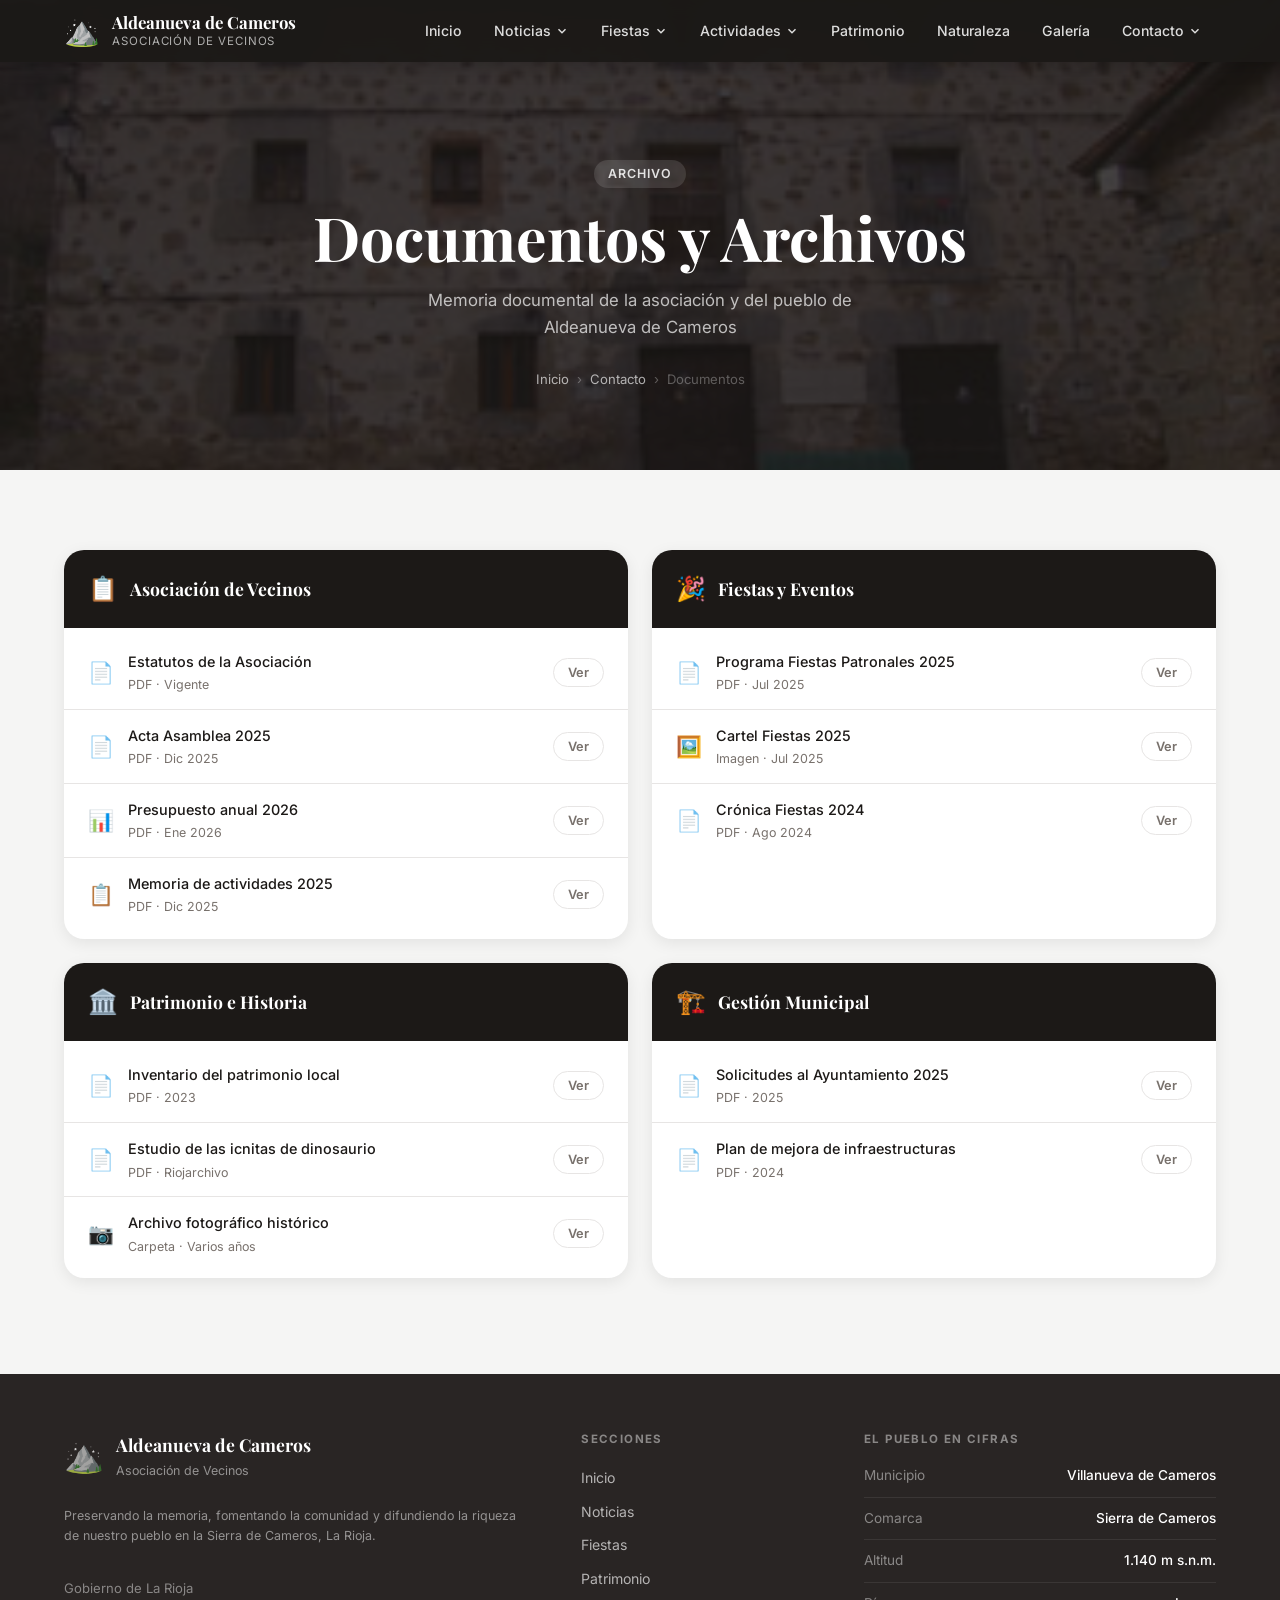
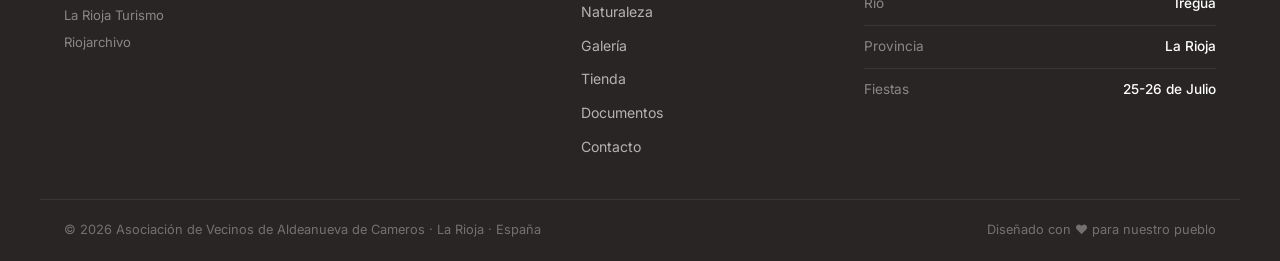
==== documentos.html @ f019cbe1 "refactor: render activities dynamically from actividades.json" ====
<!DOCTYPE html>
<html lang="es">
<head>
  <meta charset="UTF-8" />
  <meta name="viewport" content="width=device-width, initial-scale=1.0" />
  <title>Documentos y Archivos · Aldeanueva de Cameros</title>
  <link rel="preconnect" href="https://fonts.googleapis.com" />
  <link rel="preconnect" href="https://fonts.gstatic.com" crossorigin />
  <link href="https://fonts.googleapis.com/css2?family=Playfair+Display:wght@400;600;700&family=Inter:wght@300;400;500;600&display=swap" rel="stylesheet" />
  <link rel="stylesheet" href="assets/css/style.css" />
  <style>
    .page-hero {
      position: relative; padding: 160px 0 80px;
      background: var(--dark); overflow: hidden;
    }
    .page-hero::before {
      content: ''; position: absolute; inset: 0;
      background: url('assets/img/villa/escuela1.jpg') center/cover no-repeat;
      opacity: 0.18;
    }
    .page-hero-content {
      position: relative; z-index: 1;
      text-align: center; color: var(--white);
    }
    .page-hero-content .section-tag { margin-bottom: 16px; }
    .page-hero-content h1 {
      font-family: var(--font-serif);
      font-size: clamp(2.4rem, 5vw, 3.8rem);
      font-weight: 700; line-height: 1.1; margin-bottom: 16px;
    }
    .page-hero-content p {
      color: rgba(255,255,255,.7); max-width: 520px; margin: 0 auto; font-size: 1.05rem;
    }
    .page-breadcrumb {
      position: relative; z-index: 1;
      display: flex; align-items: center; justify-content: center; gap: 8px;
      margin-top: 28px; font-size: 0.82rem; color: rgba(255,255,255,.45);
    }
    .page-breadcrumb a { color: rgba(255,255,255,.65); transition: color var(--transition); }
    .page-breadcrumb a:hover { color: var(--white); }
    .page-breadcrumb span { color: rgba(255,255,255,.3); }

    .docs-section { padding: 80px 0 96px; background: var(--stone-light); }

    @media (max-width: 768px) {
      .page-hero { padding: 110px 0 56px; }
      .docs-section { padding: 56px 0 72px; }
    }
    @media (max-width: 480px) {
      .page-hero { padding: 96px 0 44px; }
      .docs-section { padding: 40px 0 56px; }
    }
  </style>
</head>
<body>

  <!-- NAV -->
  <nav class="navbar scrolled" id="navbar">
    <div class="nav-container">
      <div class="nav-brand">
        <span class="nav-escudo">⛰️</span>
        <div>
          <span class="nav-title">Aldeanueva de Cameros</span>
          <span class="nav-subtitle">Asociación de Vecinos</span>
        </div>
      </div>
      <button class="nav-toggle" id="navToggle" aria-label="Menú">
        <span></span><span></span><span></span>
      </button>
      <ul class="nav-links" id="navLinks">
        <li><a href="index.html">Inicio</a></li>
        <li class="nav-item-dropdown">
          <a href="index.html#noticias">Noticias <svg class="nav-chevron" viewBox="0 0 24 24" fill="none" stroke="currentColor" stroke-width="2.5"><path d="M6 9l6 6 6-6"/></svg></a>
          <ul class="nav-dropdown">
            <li><a href="index.html#noticias">Últimas noticias</a></li>
            <li><div class="nav-dropdown-divider"></div></li>
            <li><a href="historico-noticias.html" class="dropdown-highlight">📰 Histórico de noticias</a></li>
          </ul>
        </li>
        <li class="nav-item-dropdown">
          <a href="index.html#fiestas">Fiestas <svg class="nav-chevron" viewBox="0 0 24 24" fill="none" stroke="currentColor" stroke-width="2.5"><path d="M6 9l6 6 6-6"/></svg></a>
          <ul class="nav-dropdown">
            <li><a href="index.html#fiestas">Programa de fiestas</a></li>
            <li><div class="nav-dropdown-divider"></div></li>
            <li><a href="historico-fiestas.html" class="dropdown-highlight">📅 Histórico de fiestas</a></li>
          </ul>
        </li>
        <li class="nav-item-dropdown">
          <a href="index.html#actividades">Actividades <svg class="nav-chevron" viewBox="0 0 24 24" fill="none" stroke="currentColor" stroke-width="2.5"><path d="M6 9l6 6 6-6"/></svg></a>
          <ul class="nav-dropdown">
            <li><a href="index.html#actividades">Próximas actividades</a></li>
            <li><div class="nav-dropdown-divider"></div></li>
            <li><a href="historico-actividades.html" class="dropdown-highlight">📋 Histórico de actividades</a></li>
          </ul>
        </li>
        <li><a href="index.html#patrimonio">Patrimonio</a></li>
        <li><a href="index.html#naturaleza">Naturaleza</a></li>
        <li><a href="index.html#galeria">Galería</a></li>
        <li class="nav-item-dropdown">
          <a href="index.html#contacto">Contacto <svg class="nav-chevron" viewBox="0 0 24 24" fill="none" stroke="currentColor" stroke-width="2.5"><path d="M6 9l6 6 6-6"/></svg></a>
          <ul class="nav-dropdown">
            <li><a href="index.html#contacto">Contacto</a></li>
            <li><div class="nav-dropdown-divider"></div></li>
            <li><a href="merchandising.html" class="dropdown-highlight">🛍️ Tienda</a></li>
            <li><a href="documentos.html" class="dropdown-highlight">📄 Documentos</a></li>
          </ul>
        </li>
      </ul>
    </div>
  </nav>

  <!-- PAGE HERO -->
  <div class="page-hero">
    <div class="container">
      <div class="page-hero-content">
        <span class="section-tag section-tag--light">Archivo</span>
        <h1>Documentos y Archivos</h1>
        <p>Memoria documental de la asociación y del pueblo de Aldeanueva de Cameros</p>
        <div class="page-breadcrumb">
          <a href="index.html">Inicio</a>
          <span>›</span>
          <a href="index.html#contacto">Contacto</a>
          <span>›</span>
          <span>Documentos</span>
        </div>
      </div>
    </div>
  </div>

  <!-- DOCUMENTOS -->
  <section class="docs-section">
    <div class="container">
      <div class="docs-categories">

        <div class="doc-category">
          <div class="doc-cat-header">
            <span class="doc-cat-icon">📋</span>
            <h3>Asociación de Vecinos</h3>
          </div>
          <div class="doc-list">
            <div class="doc-item">
              <span class="doc-icon">📄</span>
              <div class="doc-info">
                <span class="doc-name">Estatutos de la Asociación</span>
                <span class="doc-meta">PDF · Vigente</span>
              </div>
              <button class="doc-btn" onclick="alert('Documento disponible próximamente')">Ver</button>
            </div>
            <div class="doc-item">
              <span class="doc-icon">📄</span>
              <div class="doc-info">
                <span class="doc-name">Acta Asamblea 2025</span>
                <span class="doc-meta">PDF · Dic 2025</span>
              </div>
              <button class="doc-btn" onclick="alert('Documento disponible próximamente')">Ver</button>
            </div>
            <div class="doc-item">
              <span class="doc-icon">📊</span>
              <div class="doc-info">
                <span class="doc-name">Presupuesto anual 2026</span>
                <span class="doc-meta">PDF · Ene 2026</span>
              </div>
              <button class="doc-btn" onclick="alert('Documento disponible próximamente')">Ver</button>
            </div>
            <div class="doc-item">
              <span class="doc-icon">📋</span>
              <div class="doc-info">
                <span class="doc-name">Memoria de actividades 2025</span>
                <span class="doc-meta">PDF · Dic 2025</span>
              </div>
              <button class="doc-btn" onclick="alert('Documento disponible próximamente')">Ver</button>
            </div>
          </div>
        </div>

        <div class="doc-category">
          <div class="doc-cat-header">
            <span class="doc-cat-icon">🎉</span>
            <h3>Fiestas y Eventos</h3>
          </div>
          <div class="doc-list">
            <div class="doc-item">
              <span class="doc-icon">📄</span>
              <div class="doc-info">
                <span class="doc-name">Programa Fiestas Patronales 2025</span>
                <span class="doc-meta">PDF · Jul 2025</span>
              </div>
              <button class="doc-btn" onclick="alert('Documento disponible próximamente')">Ver</button>
            </div>
            <div class="doc-item">
              <span class="doc-icon">🖼️</span>
              <div class="doc-info">
                <span class="doc-name">Cartel Fiestas 2025</span>
                <span class="doc-meta">Imagen · Jul 2025</span>
              </div>
              <button class="doc-btn" onclick="alert('Documento disponible próximamente')">Ver</button>
            </div>
            <div class="doc-item">
              <span class="doc-icon">📄</span>
              <div class="doc-info">
                <span class="doc-name">Crónica Fiestas 2024</span>
                <span class="doc-meta">PDF · Ago 2024</span>
              </div>
              <button class="doc-btn" onclick="alert('Documento disponible próximamente')">Ver</button>
            </div>
          </div>
        </div>

        <div class="doc-category">
          <div class="doc-cat-header">
            <span class="doc-cat-icon">🏛️</span>
            <h3>Patrimonio e Historia</h3>
          </div>
          <div class="doc-list">
            <div class="doc-item">
              <span class="doc-icon">📄</span>
              <div class="doc-info">
                <span class="doc-name">Inventario del patrimonio local</span>
                <span class="doc-meta">PDF · 2023</span>
              </div>
              <button class="doc-btn" onclick="alert('Documento disponible próximamente')">Ver</button>
            </div>
            <div class="doc-item">
              <span class="doc-icon">📄</span>
              <div class="doc-info">
                <span class="doc-name">Estudio de las icnitas de dinosaurio</span>
                <span class="doc-meta">PDF · Riojarchivo</span>
              </div>
              <button class="doc-btn" onclick="alert('Documento disponible próximamente')">Ver</button>
            </div>
            <div class="doc-item">
              <span class="doc-icon">📷</span>
              <div class="doc-info">
                <span class="doc-name">Archivo fotográfico histórico</span>
                <span class="doc-meta">Carpeta · Varios años</span>
              </div>
              <button class="doc-btn" onclick="alert('Archivo disponible próximamente')">Ver</button>
            </div>
          </div>
        </div>

        <div class="doc-category">
          <div class="doc-cat-header">
            <span class="doc-cat-icon">🏗️</span>
            <h3>Gestión Municipal</h3>
          </div>
          <div class="doc-list">
            <div class="doc-item">
              <span class="doc-icon">📄</span>
              <div class="doc-info">
                <span class="doc-name">Solicitudes al Ayuntamiento 2025</span>
                <span class="doc-meta">PDF · 2025</span>
              </div>
              <button class="doc-btn" onclick="alert('Documento disponible próximamente')">Ver</button>
            </div>
            <div class="doc-item">
              <span class="doc-icon">📄</span>
              <div class="doc-info">
                <span class="doc-name">Plan de mejora de infraestructuras</span>
                <span class="doc-meta">PDF · 2024</span>
              </div>
              <button class="doc-btn" onclick="alert('Documento disponible próximamente')">Ver</button>
            </div>
          </div>
        </div>

      </div>
    </div>
  </section>

  <!-- FOOTER -->
  <footer class="footer">
    <div class="footer-container">
      <div class="footer-brand" style="flex-direction:column;align-items:flex-start;">
        <div style="display:flex;align-items:center;gap:12px;margin-bottom:12px;">
          <span class="footer-escudo">⛰️</span>
          <div>
            <h4>Aldeanueva de Cameros</h4>
            <p>Asociación de Vecinos</p>
          </div>
        </div>
        <p class="footer-desc">Preservando la memoria, fomentando la comunidad y difundiendo la riqueza de nuestro pueblo en la Sierra de Cameros, La Rioja.</p>
        <div class="footer-links">
          <a href="https://www.larioja.org" target="_blank" rel="noopener">Gobierno de La Rioja</a>
          <a href="https://lariojaturismo.com" target="_blank" rel="noopener">La Rioja Turismo</a>
          <a href="https://www.riojarchivo.com/localidad/aldeanueva-de-cameros/" target="_blank" rel="noopener">Riojarchivo</a>
        </div>
      </div>
      <div class="footer-nav">
        <h5>Secciones</h5>
        <ul>
          <li><a href="index.html">Inicio</a></li>
          <li><a href="index.html#noticias">Noticias</a></li>
          <li><a href="index.html#fiestas">Fiestas</a></li>
          <li><a href="index.html#patrimonio">Patrimonio</a></li>
          <li><a href="index.html#naturaleza">Naturaleza</a></li>
          <li><a href="index.html#galeria">Galería</a></li>
          <li><a href="merchandising.html">Tienda</a></li>
          <li><a href="documentos.html">Documentos</a></li>
          <li><a href="index.html#contacto">Contacto</a></li>
        </ul>
      </div>
      <div class="footer-data">
        <h5>El pueblo en cifras</h5>
        <ul class="footer-stats">
          <li><span>Municipio</span><strong>Villanueva de Cameros</strong></li>
          <li><span>Comarca</span><strong>Sierra de Cameros</strong></li>
          <li><span>Altitud</span><strong>1.140 m s.n.m.</strong></li>
          <li><span>Río</span><strong>Iregua</strong></li>
          <li><span>Provincia</span><strong>La Rioja</strong></li>
          <li><span>Fiestas</span><strong>25-26 de Julio</strong></li>
        </ul>
      </div>
    </div>
    <div class="footer-bottom">
      <p>© 2026 Asociación de Vecinos de Aldeanueva de Cameros · La Rioja · España</p>
      <p>Diseñado con ❤️ para nuestro pueblo</p>
    </div>
  </footer>

  <script>
    const navToggle = document.getElementById('navToggle');
    const navLinks  = document.getElementById('navLinks');
    navToggle.addEventListener('click', () => navLinks.classList.toggle('open'));
    document.addEventListener('click', e => {
      const navbar = document.getElementById('navbar');
      if (!navbar.contains(e.target)) {
        navLinks.classList.remove('open');
        document.querySelectorAll('.nav-item-dropdown.open').forEach(d => d.classList.remove('open'));
      }
    });
    document.querySelectorAll('.nav-item-dropdown').forEach(item => {
      item.querySelector(':scope > a').addEventListener('click', e => {
        if (window.innerWidth <= 768) {
          e.preventDefault();
          const wasOpen = item.classList.contains('open');
          document.querySelectorAll('.nav-item-dropdown.open').forEach(d => d.classList.remove('open'));
          if (!wasOpen) item.classList.add('open');
        }
      });
    });
  </script>

</body>
</html>
---- assets/css/style.css ----
/* ============================================================
   ALDEANUEVA DE CAMEROS — Asociación de Vecinos
   ============================================================ */

*, *::before, *::after { box-sizing: border-box; margin: 0; padding: 0; }

:root {
  --red:        #c0392b;
  --red-dark:   #96281b;
  --red-light:  #e74c3c;
  --green:      #27ae60;
  --green-dark: #1e8449;
  --green-light:#2ecc71;
  --amber:      #d97706;
  --blue:       #0284c7;
  --stone:      #78716c;
  --stone-light:#f5f5f4;
  --cream:      #fefce8;
  --dark:       #1c1917;
  --dark-mid:   #292524;
  --text:       #1c1917;
  --text-muted: #78716c;
  --border:     #e7e5e4;
  --white:      #ffffff;

  --font-serif: 'Playfair Display', Georgia, serif;
  --font-sans:  'Inter', system-ui, sans-serif;

  --radius-sm: 6px;
  --radius:    12px;
  --radius-lg: 20px;
  --radius-xl: 28px;

  --shadow-sm:  0 1px 3px rgba(0,0,0,.08), 0 1px 2px rgba(0,0,0,.04);
  --shadow:     0 4px 16px rgba(0,0,0,.08);
  --shadow-lg:  0 10px 40px rgba(0,0,0,.12);
  --shadow-xl:  0 20px 60px rgba(0,0,0,.18);

  --transition: 0.25s cubic-bezier(0.4, 0, 0.2, 1);
}

html { scroll-behavior: smooth; }

body {
  font-family: var(--font-sans);
  color: var(--text);
  background: var(--white);
  line-height: 1.6;
  overflow-x: hidden;
}

img { max-width: 100%; display: block; }
a { text-decoration: none; color: inherit; }
button { cursor: pointer; font-family: inherit; }

/* ── Scrollbar ─────────────────────────────────────────────── */
::-webkit-scrollbar { width: 6px; }
::-webkit-scrollbar-track { background: var(--stone-light); }
::-webkit-scrollbar-thumb { background: var(--red); border-radius: 3px; }

/* ── Utilities ─────────────────────────────────────────────── */
.container { max-width: 1200px; margin: 0 auto; padding: 0 24px; }
.hidden { display: none !important; }

/* ── Buttons ───────────────────────────────────────────────── */
.btn {
  display: inline-flex; align-items: center; gap: 8px;
  padding: 12px 28px; border-radius: 100px;
  font-weight: 600; font-size: 0.95rem;
  transition: all var(--transition);
  border: 2px solid transparent;
}
.btn-primary { background: var(--red); color: var(--white); }
.btn-primary:hover { background: var(--red-dark); transform: translateY(-2px); box-shadow: 0 8px 24px rgba(192,57,43,.35); }
.btn-outline { background: transparent; color: var(--white); border-color: rgba(255,255,255,.6); }
.btn-outline:hover { background: rgba(255,255,255,.15); border-color: var(--white); }
.btn-full { width: 100%; justify-content: center; }

/* ============================================================
   NAVBAR
   ============================================================ */
.navbar {
  position: fixed; top: 0; left: 0; right: 0; z-index: 1000;
  transition: all var(--transition);
  padding: 12px 0;
}
.navbar.scrolled {
  background: rgba(28,25,23,.96);
  backdrop-filter: blur(12px);
  box-shadow: 0 2px 20px rgba(0,0,0,.25);
  padding: 8px 0;
}
.nav-container {
  max-width: 1200px; margin: 0 auto; padding: 0 24px;
  display: flex; align-items: center; justify-content: space-between; gap: 24px;
}
.nav-brand { display: flex; align-items: center; gap: 12px; }
.nav-escudo { font-size: 1.8rem; }
.nav-title { display: block; color: var(--white); font-family: var(--font-serif); font-weight: 700; font-size: 1.05rem; line-height: 1.2; }
.nav-subtitle { display: block; color: rgba(255,255,255,.65); font-size: 0.72rem; letter-spacing: .08em; text-transform: uppercase; }

.nav-links {
  list-style: none; display: flex; align-items: center; gap: 4px;
}
.nav-links a {
  color: rgba(255,255,255,.85); font-size: 0.88rem; font-weight: 500;
  padding: 8px 14px; border-radius: 100px;
  transition: all var(--transition);
}
.nav-links a:hover { color: var(--white); background: rgba(255,255,255,.12); }

.nav-toggle {
  display: none; flex-direction: column; gap: 5px;
  background: none; border: none; padding: 8px;
}
.nav-toggle span { width: 24px; height: 2px; background: var(--white); border-radius: 2px; transition: all var(--transition); }

/* ── Dropdown ──────────────────────────────────────────────── */
.nav-item-dropdown {
  position: relative;
}
.nav-item-dropdown > a {
  display: flex; align-items: center; gap: 4px;
}
.nav-chevron {
  width: 14px; height: 14px; flex-shrink: 0;
  transition: transform var(--transition);
}
.nav-item-dropdown:hover .nav-chevron,
.nav-item-dropdown.open .nav-chevron {
  transform: rotate(180deg);
}
.nav-dropdown {
  list-style: none;
  position: absolute; top: calc(100% + 8px); left: 50%;
  transform: translateX(-50%);
  background: rgba(28,25,23,.97);
  backdrop-filter: blur(14px);
  border: 1px solid rgba(255,255,255,.1);
  border-radius: var(--radius);
  padding: 6px;
  min-width: 180px;
  box-shadow: var(--shadow-lg);
  opacity: 0; pointer-events: none;
  transform: translateX(-50%) translateY(-6px);
  transition: opacity 0.2s ease, transform 0.2s ease;
  z-index: 200;
}
.nav-item-dropdown:hover .nav-dropdown,
.nav-item-dropdown.open .nav-dropdown {
  opacity: 1; pointer-events: all;
  transform: translateX(-50%) translateY(0);
}
.nav-dropdown li a {
  display: block; padding: 9px 14px;
  color: rgba(255,255,255,.8); font-size: 0.86rem; font-weight: 500;
  border-radius: var(--radius-sm);
  transition: all var(--transition);
  white-space: nowrap;
}
.nav-dropdown li a:hover {
  color: var(--white); background: rgba(255,255,255,.1);
}
.nav-dropdown li a.dropdown-highlight {
  color: #f9a825;
}
.nav-dropdown li a.dropdown-highlight:hover {
  background: rgba(249,168,37,.12);
}
.nav-dropdown-divider {
  height: 1px; background: rgba(255,255,255,.08);
  margin: 4px 8px;
}

/* ============================================================
   HERO
   ============================================================ */
.hero {
  position: relative; min-height: 100vh;
  display: flex; flex-direction: column; justify-content: center; align-items: center;
  overflow: hidden;
}
.hero-bg {
  position: absolute; inset: 0;
  background: #1a2e1a;
}
.hero-real-img {
  width: 100%; height: 100%; object-fit: cover;
  object-position: center 40%;
  filter: saturate(1.15) brightness(0.78);
}
.hero-overlay {
  position: absolute; inset: 0;
  background: linear-gradient(
    160deg,
    rgba(28,25,23,.72) 0%,
    rgba(28,25,23,.55) 50%,
    rgba(28,25,23,.75) 100%
  );
}
.hero-content {
  position: relative; z-index: 2;
  text-align: center; color: var(--white);
  max-width: 760px; padding: 0 24px;
}
.hero-eyebrow {
  font-size: 0.82rem; letter-spacing: .18em; text-transform: uppercase;
  color: rgba(255,255,255,.75); margin-bottom: 20px;
  display: flex; align-items: center; justify-content: center; gap: 12px;
}
.hero-eyebrow::before, .hero-eyebrow::after {
  content: ''; flex: 1; max-width: 60px;
  height: 1px; background: rgba(255,255,255,.4);
}
.hero-title {
  font-family: var(--font-serif); font-size: clamp(3rem, 8vw, 6rem);
  font-weight: 700; line-height: 1.05; margin-bottom: 24px;
}
.hero-title span { color: #f9a825; }
.hero-desc {
  font-size: clamp(1rem, 2vw, 1.15rem); color: rgba(255,255,255,.85);
  max-width: 560px; margin: 0 auto 36px;
}
.hero-actions { display: flex; gap: 16px; justify-content: center; flex-wrap: wrap; }

.hero-stats {
  position: absolute; bottom: 80px; left: 50%; transform: translateX(-50%);
  display: flex; gap: 0; z-index: 2;
  background: rgba(28,25,23,.7); backdrop-filter: blur(12px);
  border-radius: var(--radius); border: 1px solid rgba(255,255,255,.12);
  overflow: hidden;
}
.stat {
  display: flex; flex-direction: column; align-items: center;
  padding: 16px 28px; gap: 4px;
  border-right: 1px solid rgba(255,255,255,.1);
}
.stat:last-child { border-right: none; }
.stat-num { font-family: var(--font-serif); font-size: 1.5rem; font-weight: 700; color: #f9a825; }
.stat-label { font-size: 0.72rem; color: rgba(255,255,255,.65); text-align: center; letter-spacing: .04em; }

.hero-scroll {
  position: absolute; bottom: 24px; left: 50%; transform: translateX(-50%);
  z-index: 2; display: flex; flex-direction: column; align-items: center; gap: 6px;
  color: rgba(255,255,255,.6); font-size: 0.78rem; letter-spacing: .1em; text-transform: uppercase;
  cursor: pointer; transition: color var(--transition);
}
.hero-scroll:hover { color: var(--white); }
.hero-scroll svg { width: 20px; animation: bounce 2s infinite; }
@keyframes bounce { 0%,100%{transform:translateY(0)} 50%{transform:translateY(5px)} }

/* ============================================================
   SECTIONS
   ============================================================ */
.section { padding: 96px 0; }
.section--dark { background: var(--dark); color: var(--white); }
.section--green { background: linear-gradient(135deg, #1a3d2b 0%, #0d2b1a 100%); color: var(--white); }
.section--gray { background: var(--stone-light); }

.section-header { text-align: center; margin-bottom: 56px; }
.section-header h2 { font-family: var(--font-serif); font-size: clamp(2rem, 4vw, 2.8rem); font-weight: 700; margin: 12px 0 16px; }
.section-header p { color: var(--text-muted); max-width: 520px; margin: 0 auto; }
.section-header--light h2 { color: var(--white); }
.section-header--light p { color: rgba(255,255,255,.65); }

.section-tag {
  display: inline-flex; align-items: center;
  padding: 4px 14px; border-radius: 100px;
  background: rgba(192,57,43,.1); color: var(--red);
  font-size: 0.78rem; font-weight: 600; letter-spacing: .08em; text-transform: uppercase;
}
.section-tag--light { background: rgba(255,255,255,.12); color: rgba(255,255,255,.85); }

/* ============================================================
   NOTICIAS
   ============================================================ */
.news-grid {
  display: grid;
  grid-template-columns: repeat(3, 1fr);
  grid-template-rows: auto auto;
  gap: 20px;
}
.news-card { border-radius: var(--radius-lg); overflow: hidden; background: var(--white); box-shadow: var(--shadow); transition: transform var(--transition), box-shadow var(--transition); }
.news-card:hover { transform: translateY(-4px); box-shadow: var(--shadow-lg); }
.news-card--featured { grid-column: span 2; display: grid; grid-template-columns: 1fr 1fr; }

.news-card-img {
  min-height: 180px; position: relative;
  display: flex; align-items: flex-end; padding: 16px;
}
.news-card--featured .news-card-img { min-height: auto; }

.news-badge {
  position: absolute; top: 12px; left: 12px;
  padding: 4px 12px; border-radius: 100px;
  background: var(--white); color: var(--red);
  font-size: 0.72rem; font-weight: 700; letter-spacing: .06em;
}
.news-badge--green { color: var(--green-dark); }
.news-badge--amber { color: var(--amber); }
.news-badge--blue { color: var(--blue); }

.news-date-big {
  background: rgba(255,255,255,.15); backdrop-filter: blur(8px);
  border-radius: var(--radius); padding: 16px 20px; text-align: center;
  border: 1px solid rgba(255,255,255,.2); align-self: flex-end;
}
.news-date-big .day { display: block; font-family: var(--font-serif); font-size: 2.5rem; font-weight: 700; color: var(--white); line-height: 1; }
.news-date-big .month { display: block; font-size: 0.85rem; color: rgba(255,255,255,.8); text-transform: uppercase; letter-spacing: .1em; margin-top: 4px; }

.news-body { padding: 24px; }
.news-cat { font-size: 0.72rem; font-weight: 700; color: var(--red); text-transform: uppercase; letter-spacing: .08em; }
.news-body h3 { font-family: var(--font-serif); font-size: 1.15rem; margin: 8px 0 10px; line-height: 1.35; }
.news-body p { color: var(--text-muted); font-size: 0.9rem; }
.news-link { display: inline-block; margin-top: 14px; color: var(--red); font-weight: 600; font-size: 0.88rem; }
.news-link:hover { text-decoration: underline; }
.news-date-text { display: block; margin-top: 12px; color: var(--text-muted); font-size: 0.82rem; }

/* ============================================================
   FIESTAS
   ============================================================ */
.fiestas-featured {
  display: grid; grid-template-columns: 1fr 320px; gap: 32px; align-items: start;
}
.fiesta-main {
  background: rgba(255,255,255,.06); border: 1px solid rgba(255,255,255,.1);
  border-radius: var(--radius-lg); padding: 36px;
}
.fiesta-main-header { display: flex; align-items: center; gap: 16px; margin-bottom: 20px; }
.fiesta-icon { font-size: 2.5rem; }
.fiesta-main-header h3 { font-family: var(--font-serif); font-size: 1.7rem; color: var(--white); margin-bottom: 4px; }
.fiesta-date { color: #f9a825; font-weight: 600; font-size: 0.95rem; }
.fiesta-desc { color: rgba(255,255,255,.8); margin-bottom: 28px; line-height: 1.7; }
.fiesta-program h4 { color: rgba(255,255,255,.5); font-size: 0.78rem; text-transform: uppercase; letter-spacing: .1em; margin-bottom: 16px; font-weight: 600; }
.program-timeline { display: flex; flex-direction: column; gap: 16px; }
.program-item { display: grid; grid-template-columns: 160px 1fr; gap: 16px; align-items: start; }
.program-time { color: #f9a825; font-weight: 600; font-size: 0.9rem; padding-top: 4px; }
.program-events { display: flex; flex-direction: column; gap: 8px; }
.program-events span { color: rgba(255,255,255,.75); font-size: 0.9rem; }

.fiesta-sidebar { display: flex; flex-direction: column; gap: 16px; }
.fiesta-card {
  background: rgba(255,255,255,.06); border: 1px solid rgba(255,255,255,.1);
  border-radius: var(--radius); padding: 20px;
  transition: background var(--transition);
}
.fiesta-card:hover { background: rgba(255,255,255,.1); }
.fiesta-card-icon { font-size: 1.5rem; margin-bottom: 10px; display: block; }
.fiesta-card h4 { font-family: var(--font-serif); color: var(--white); font-size: 1rem; margin-bottom: 8px; }
.fiesta-card p { color: rgba(255,255,255,.65); font-size: 0.86rem; }

/* ============================================================
   PATRIMONIO
   ============================================================ */
.patrimonio-grid {
  display: grid; grid-template-columns: repeat(3, 1fr); gap: 24px;
  grid-template-rows: auto auto;
}
.patrimonio-card { border-radius: var(--radius-lg); overflow: hidden; background: var(--white); box-shadow: var(--shadow); }
.patrimonio-card--full { grid-column: span 2; display: grid; grid-template-columns: 1fr 1fr; }
.patrimonio-card--timeline { background: var(--dark); color: var(--white); padding: 32px; }
.patrimonio-card--timeline h3 { font-family: var(--font-serif); margin-bottom: 28px; color: var(--white); }

.patrimonio-img {
  min-height: 220px; position: relative; overflow: hidden;
}
.patrimonio-img img {
  position: absolute; inset: 0;
  width: 100%; height: 100%; object-fit: cover;
  transition: transform 0.5s ease;
}
.patrimonio-card:hover .patrimonio-img img { transform: scale(1.04); }

.patrimonio-overlay {
  position: absolute; bottom: 16px; right: 16px;
  background: rgba(0,0,0,.5); backdrop-filter: blur(8px);
  border-radius: var(--radius-sm); padding: 6px 12px;
}
.patrimonio-century { color: var(--white); font-weight: 700; font-size: 0.85rem; }
.patrimonio-body { padding: 28px; }
.patrimonio-type { font-size: 0.72rem; font-weight: 700; color: var(--red); text-transform: uppercase; letter-spacing: .08em; }
.patrimonio-body h3 { font-family: var(--font-serif); font-size: 1.25rem; margin: 10px 0 12px; }
.patrimonio-body p { color: var(--text-muted); font-size: 0.9rem; margin-bottom: 10px; }
.patrimonio-tags { display: flex; flex-wrap: wrap; gap: 6px; margin-top: 16px; }
.patrimonio-tags span { padding: 4px 10px; border-radius: 100px; background: var(--stone-light); color: var(--stone); font-size: 0.75rem; font-weight: 500; }

/* Timeline */
.timeline { display: flex; flex-direction: column; gap: 0; position: relative; }
.timeline::before { content: ''; position: absolute; left: 110px; top: 0; bottom: 0; width: 2px; background: rgba(255,255,255,.15); }
.timeline-item { display: grid; grid-template-columns: 100px 1fr; gap: 28px; padding: 14px 0; position: relative; }
.timeline-year {
  color: #f9a825; font-weight: 700; font-size: 0.85rem;
  text-align: right; padding-right: 0; padding-top: 2px;
}
.timeline-item::after {
  content: ''; position: absolute; left: 104px; top: 18px;
  width: 12px; height: 12px; border-radius: 50%;
  background: var(--red); border: 2px solid var(--dark);
}
.timeline-content { color: rgba(255,255,255,.75); font-size: 0.88rem; }

/* ============================================================
   NATURALEZA
   ============================================================ */
.naturaleza-intro { text-align: center; color: rgba(255,255,255,.8); max-width: 720px; margin: 0 auto 48px; font-size: 1.05rem; line-height: 1.7; }
.naturaleza-grid { display: grid; grid-template-columns: repeat(2, 1fr); gap: 20px; margin-bottom: 48px; }
.nat-card {
  background: rgba(255,255,255,.07); border: 1px solid rgba(255,255,255,.1);
  border-radius: var(--radius-lg); padding: 32px;
  transition: background var(--transition);
}
.nat-card:hover { background: rgba(255,255,255,.11); }
.nat-card--dinos { border-color: rgba(249,168,37,.3); background: rgba(249,168,37,.05); }
.nat-card-icon { font-size: 2.5rem; margin-bottom: 14px; }
.nat-card h3 { font-family: var(--font-serif); color: var(--white); font-size: 1.25rem; margin-bottom: 12px; }
.nat-card p { color: rgba(255,255,255,.7); font-size: 0.9rem; }

.nat-yacimientos { display: flex; flex-direction: column; gap: 6px; margin: 14px 0; }
.yac { color: rgba(255,255,255,.85); font-size: 0.88rem; }
.nat-note { color: rgba(255,255,255,.55); font-size: 0.82rem; font-style: italic; }

/* Naturaleza cards con foto */
.nat-card-foto {
  height: 180px; overflow: hidden; border-radius: var(--radius) var(--radius) 0 0;
  margin: -32px -32px 20px -32px;
}
.nat-card-foto img {
  width: 100%; height: 100%; object-fit: cover;
  transition: transform 0.5s ease;
}
.nat-card:hover .nat-card-foto img { transform: scale(1.05); }
.nat-card-content { flex: 1; }

/* Rutas */
.rutas-section h3 { font-family: var(--font-serif); color: var(--white); text-align: center; margin-bottom: 28px; font-size: 1.5rem; }
.rutas-grid { display: grid; grid-template-columns: repeat(3, 1fr); gap: 20px; }
.ruta-item {
  background: rgba(255,255,255,.07); border: 1px solid rgba(255,255,255,.1);
  border-radius: var(--radius); padding: 24px;
}
.ruta-header { display: flex; justify-content: space-between; align-items: center; margin-bottom: 14px; }
.ruta-dif { padding: 3px 10px; border-radius: 100px; font-size: 0.72rem; font-weight: 700; }
.ruta-dif--easy   { background: rgba(39,174,96,.2);  color: #4ade80; }
.ruta-dif--medium { background: rgba(217,119,6,.2);  color: #fbbf24; }
.ruta-dif--hard   { background: rgba(192,57,43,.2);  color: #f87171; }
.ruta-time { color: rgba(255,255,255,.55); font-size: 0.82rem; }
.ruta-item h4 { color: var(--white); font-size: 1rem; margin-bottom: 8px; }
.ruta-item p { color: rgba(255,255,255,.65); font-size: 0.86rem; margin-bottom: 14px; }
.ruta-info { display: flex; gap: 16px; }
.ruta-info span { color: rgba(255,255,255,.5); font-size: 0.82rem; }

/* ============================================================
   GALERÍA
   ============================================================ */
.galeria-filters {
  display: flex; flex-wrap: wrap; gap: 8px; justify-content: center;
  margin-bottom: 32px;
}
.filter-btn {
  padding: 8px 20px; border-radius: 100px; font-size: 0.88rem; font-weight: 500;
  border: 2px solid var(--border); background: var(--white); color: var(--text-muted);
  transition: all var(--transition);
}
.filter-btn:hover, .filter-btn.active {
  border-color: var(--red); background: var(--red); color: var(--white);
}

.galeria-grid {
  display: grid;
  grid-template-columns: repeat(3, 1fr);
  grid-auto-rows: 220px;
  gap: 12px;
}
.galeria-item { border-radius: var(--radius); overflow: hidden; cursor: pointer; }
.galeria-item--tall { grid-row: span 2; }
.galeria-item--wide { grid-column: span 2; }
.galeria-item.hidden { display: none; }

.galeria-placeholder {
  width: 100%; height: 100%;
  display: flex; flex-direction: column; align-items: center; justify-content: center; gap: 10px;
  padding: 20px; text-align: center;
  transition: transform var(--transition);
}
.galeria-item:hover .galeria-placeholder { transform: scale(1.03); }
.gal-icon { font-size: 3rem; }
.galeria-placeholder span:not(.gal-icon) { font-size: 0.85rem; font-weight: 500; color: var(--white); }

/* Real photos */
.galeria-real {
  width: 100%; height: 100%; position: relative; overflow: hidden;
}
.galeria-real img {
  width: 100%; height: 100%; object-fit: cover;
  transition: transform 0.5s ease;
  display: block;
}
.galeria-item:hover .galeria-real img { transform: scale(1.06); }
.galeria-caption {
  position: absolute; bottom: 0; left: 0; right: 0;
  padding: 28px 14px 12px;
  background: linear-gradient(transparent, rgba(0,0,0,.72));
  color: var(--white); font-size: 0.8rem; font-weight: 500;
  opacity: 0; transition: opacity var(--transition);
}
.galeria-item:hover .galeria-caption { opacity: 1; }

.gal-1 { background: linear-gradient(135deg, #7c3aed, #db2777); }
.gal-2 { background: linear-gradient(135deg, #1d4ed8, #4338ca); }
.gal-3 { background: linear-gradient(135deg, #854d0e, #713f12); }
.gal-4 { background: linear-gradient(135deg, #065f46, #14532d); }
.gal-5 { background: linear-gradient(135deg, #0c4a6e, #0e7490); }
.gal-6 { background: linear-gradient(135deg, #78350f, #92400e); }
.gal-7 { background: linear-gradient(135deg, #4c1d95, #5b21b6); }
.gal-8 { background: linear-gradient(135deg, #1e3a5f, #1e40af); }
.gal-9 { background: linear-gradient(135deg, #374151, #1f2937); }

.galeria-upload { margin-top: 36px; }
.upload-box {
  border: 2px dashed var(--border); border-radius: var(--radius-lg);
  padding: 48px; text-align: center;
  background: var(--stone-light);
}
.upload-icon { font-size: 2.5rem; margin-bottom: 16px; display: block; }
.upload-box h4 { font-family: var(--font-serif); font-size: 1.3rem; margin-bottom: 8px; }
.upload-box p { color: var(--text-muted); margin-bottom: 20px; }

/* ============================================================
   DOCUMENTOS
   ============================================================ */
.docs-categories { display: grid; grid-template-columns: repeat(2, 1fr); gap: 24px; }
.doc-category { background: var(--white); border-radius: var(--radius-lg); overflow: hidden; box-shadow: var(--shadow); }
.doc-cat-header { display: flex; align-items: center; gap: 12px; padding: 20px 24px; background: var(--dark); color: var(--white); }
.doc-cat-icon { font-size: 1.5rem; }
.doc-cat-header h3 { font-family: var(--font-serif); font-size: 1.1rem; }

.doc-list { padding: 8px 0; }
.doc-item {
  display: flex; align-items: center; gap: 14px;
  padding: 14px 24px; transition: background var(--transition);
  border-bottom: 1px solid var(--border);
}
.doc-item:last-child { border-bottom: none; }
.doc-item:hover { background: var(--stone-light); }
.doc-icon { font-size: 1.3rem; flex-shrink: 0; }
.doc-info { flex: 1; }
.doc-name { display: block; font-size: 0.9rem; font-weight: 500; color: var(--text); }
.doc-meta { display: block; font-size: 0.78rem; color: var(--text-muted); margin-top: 2px; }
.doc-btn {
  padding: 6px 14px; border-radius: 100px; font-size: 0.8rem; font-weight: 600;
  border: 1.5px solid var(--border); background: var(--white); color: var(--text-muted);
  transition: all var(--transition); flex-shrink: 0;
}
.doc-btn:hover { border-color: var(--red); color: var(--red); }

/* ============================================================
   CONTACTO
   ============================================================ */
.contacto-grid { display: grid; grid-template-columns: 1fr 1fr; gap: 48px; align-items: start; }

.contacto-info h3 { font-family: var(--font-serif); font-size: 1.5rem; margin-bottom: 16px; line-height: 1.3; }
.contacto-info > p { color: var(--text-muted); margin-bottom: 32px; }

.contact-items { display: flex; flex-direction: column; gap: 20px; margin-bottom: 36px; }
.contact-item { display: flex; gap: 14px; align-items: flex-start; }
.contact-icon { font-size: 1.3rem; flex-shrink: 0; margin-top: 2px; }
.contact-item strong { display: block; font-size: 0.88rem; font-weight: 600; margin-bottom: 4px; }
.contact-item span { color: var(--text-muted); font-size: 0.88rem; }

/* Cuota full-width */
.cuota-full {
  background: linear-gradient(135deg, rgba(192,57,43,.07) 0%, rgba(192,57,43,.02) 100%);
  border: 2px solid rgba(192,57,43,.18);
  border-radius: var(--radius-xl);
  padding: 32px 40px;
  margin-bottom: 48px;
}
.cuota-full-inner {
  display: flex; align-items: center; gap: 28px; flex-wrap: wrap;
}
.cuota-full-icon { font-size: 2.8rem; flex-shrink: 0; }
.cuota-full-text { flex: 1; min-width: 200px; }
.cuota-full-text h3 { font-family: var(--font-serif); font-size: 1.4rem; margin-bottom: 6px; }
.cuota-full-text p { color: var(--text-muted); font-size: 0.9rem; }
.cuota-full-precio { display: flex; align-items: baseline; gap: 6px; flex-shrink: 0; }
.cuota-num { font-family: var(--font-serif); font-size: 2.8rem; font-weight: 700; color: var(--red); }
.cuota-label { font-size: 0.9rem; color: var(--text-muted); font-weight: 500; }

@media (max-width: 640px) {
  .cuota-full { padding: 24px; }
  .cuota-full-inner { flex-direction: column; align-items: flex-start; gap: 16px; }
  .cuota-full-inner .btn { width: 100%; justify-content: center; }
}

.junta-section h4 { font-family: var(--font-serif); margin-bottom: 16px; }
.junta-grid { display: grid; grid-template-columns: repeat(2, 1fr); gap: 12px; }
.junta-section--full { margin-top: 40px; padding-top: 32px; border-top: 1px solid var(--border); }
.junta-section--full .junta-grid { grid-template-columns: repeat(4, 1fr); }
.junta-item { background: var(--stone-light); border-radius: var(--radius); padding: 14px 16px; }
.junta-role { display: block; font-size: 0.75rem; font-weight: 700; color: var(--red); text-transform: uppercase; letter-spacing: .06em; margin-bottom: 4px; }
.junta-name { font-size: 0.9rem; color: var(--text-muted); }

.contacto-form-col { display: flex; flex-direction: column; }
.contacto-form-title {
  font-family: var(--font-serif); font-size: 1.5rem; margin-bottom: 16px; line-height: 1.3;
}
.contacto-form-subtitle { color: var(--text-muted); margin-bottom: 24px; font-size: 0.95rem; }

.contacto-form-wrap {
  background: var(--dark); border-radius: var(--radius-xl);
  box-shadow: var(--shadow-xl); overflow: hidden; flex: 1;
}
.contacto-form { padding: 28px 32px; display: flex; flex-direction: column; gap: 18px; }
.contacto-form .form-group label { color: rgba(255,255,255,.75); }
.contacto-form input,
.contacto-form select,
.contacto-form textarea {
  background: rgba(255,255,255,.08);
  border-color: rgba(255,255,255,.15);
  color: var(--white);
}
.contacto-form input::placeholder,
.contacto-form textarea::placeholder { color: rgba(255,255,255,.3); }
.contacto-form input:focus,
.contacto-form select:focus,
.contacto-form textarea:focus {
  border-color: rgba(192,57,43,.7);
  box-shadow: 0 0 0 3px rgba(192,57,43,.18);
  background: rgba(255,255,255,.1);
}
.contacto-form select option { background: var(--dark-mid); color: var(--white); }
.contacto-form .form-check label { color: rgba(255,255,255,.55); }
.form-success { background: var(--dark); }
.form-success h4 { color: var(--white); }
.form-success p { color: rgba(255,255,255,.6); }

.form-row { display: grid; grid-template-columns: 1fr 1fr; gap: 16px; }
.form-group { display: flex; flex-direction: column; gap: 6px; }
.form-group label { font-size: 0.85rem; font-weight: 600; color: var(--text); }
.form-group input, .form-group select, .form-group textarea {
  padding: 11px 14px; border: 1.5px solid var(--border); border-radius: var(--radius-sm);
  font-family: inherit; font-size: 0.9rem; color: var(--text);
  transition: border-color var(--transition), box-shadow var(--transition);
  background: var(--white); outline: none;
}
.form-group input:focus, .form-group select:focus, .form-group textarea:focus {
  border-color: var(--red); box-shadow: 0 0 0 3px rgba(192,57,43,.12);
}
.form-group textarea { resize: vertical; }
.form-check { flex-direction: row; align-items: flex-start; gap: 10px; }
.form-check input { margin-top: 3px; accent-color: var(--red); flex-shrink: 0; }
.form-check label { font-size: 0.82rem; color: var(--text-muted); font-weight: 400; }

.form-success {
  padding: 48px 32px; text-align: center; display: flex; flex-direction: column; align-items: center; gap: 12px;
}
.success-icon { font-size: 3rem; }
.form-success h4 { font-family: var(--font-serif); font-size: 1.5rem; }
.form-success p { color: var(--text-muted); }

/* ── Créditos fotográficos ───────────────────────────────────── */
.foto-creditos {
  background: var(--stone-light); border-top: 1px solid var(--border);
  text-align: center; padding: 10px 24px;
  font-size: 0.78rem; color: var(--text-muted);
}
.foto-creditos a { color: var(--red); }
.foto-creditos a:hover { text-decoration: underline; }

/* ============================================================
   FOOTER
   ============================================================ */
.footer { background: var(--dark-mid); color: rgba(255,255,255,.8); }
.footer-container {
  max-width: 1200px; margin: 0 auto; padding: 56px 24px 40px;
  display: grid; grid-template-columns: 2fr 1fr 1.5fr; gap: 48px;
}
.footer-brand { display: flex; align-items: center; gap: 12px; margin-bottom: 16px; }
.footer-escudo { font-size: 2rem; }
.footer-brand h4 { font-family: var(--font-serif); color: var(--white); font-size: 1.1rem; margin-bottom: 2px; }
.footer-brand p { color: rgba(255,255,255,.5); font-size: 0.78rem; }
.footer-desc { color: rgba(255,255,255,.55); font-size: 0.88rem; line-height: 1.6; margin-bottom: 20px; }
.footer-links { display: flex; flex-direction: column; gap: 6px; }
.footer-links a { color: rgba(255,255,255,.45); font-size: 0.82rem; transition: color var(--transition); }
.footer-links a:hover { color: var(--white); }

.footer-nav h5, .footer-data h5 { color: rgba(255,255,255,.45); font-size: 0.72rem; letter-spacing: .12em; text-transform: uppercase; margin-bottom: 16px; }
.footer-nav ul { list-style: none; display: flex; flex-direction: column; gap: 8px; }
.footer-nav a { color: rgba(255,255,255,.65); font-size: 0.88rem; transition: color var(--transition); }
.footer-nav a:hover { color: var(--white); }

.footer-stats { list-style: none; display: flex; flex-direction: column; gap: 10px; }
.footer-stats li { display: flex; justify-content: space-between; align-items: center; padding-bottom: 10px; border-bottom: 1px solid rgba(255,255,255,.08); font-size: 0.85rem; }
.footer-stats li:last-child { border-bottom: none; }
.footer-stats span { color: rgba(255,255,255,.45); }
.footer-stats strong { color: var(--white); font-weight: 500; }

.footer-bottom {
  border-top: 1px solid rgba(255,255,255,.08);
  padding: 20px 24px;
  max-width: 1200px; margin: 0 auto;
  display: flex; justify-content: space-between; align-items: center;
  font-size: 0.8rem; color: rgba(255,255,255,.35);
}

/* ============================================================
   RESPONSIVE
   ============================================================ */
@media (max-width: 1024px) {
  .news-grid { grid-template-columns: 1fr 1fr; }
  .news-card--featured { grid-column: span 2; }
  .fiestas-featured { grid-template-columns: 1fr; }
  .fiesta-sidebar { display: grid; grid-template-columns: repeat(2, 1fr); }
  .patrimonio-grid { grid-template-columns: repeat(2, 1fr); }
  .patrimonio-card--full { grid-column: span 2; }
  .docs-categories { grid-template-columns: 1fr 1fr; }
  .rutas-grid { grid-template-columns: repeat(2, 1fr); }
  .footer-container { grid-template-columns: 1fr 1fr; gap: 36px; }
  .contacto-grid { gap: 32px; }
}

@media (max-width: 768px) {
  .section { padding: 64px 0; }
  .section-header { margin-bottom: 40px; }
  .container { padding: 0 16px; }
  .nav-links { display: none; flex-direction: column; position: fixed; top: 0; right: 0; bottom: 0; width: 280px; background: var(--dark); padding: 80px 24px 24px; gap: 4px; overflow-y: auto; }
  .nav-links.open { display: flex; }
  .nav-links a { padding: 12px 16px; font-size: 1rem; border-radius: var(--radius-sm); }
  /* Dropdown en móvil: expandible */
  .nav-dropdown {
    position: static; transform: none !important;
    background: rgba(255,255,255,.06); border: none;
    box-shadow: none; backdrop-filter: none;
    border-radius: var(--radius-sm);
    padding: 4px 0 4px 12px;
    max-height: 0; overflow: hidden;
    transition: max-height 0.3s ease, opacity 0.2s ease;
    opacity: 0; pointer-events: none;
    min-width: 0;
  }
  .nav-item-dropdown.open .nav-dropdown {
    max-height: 240px; opacity: 1; pointer-events: all;
  }
  .nav-dropdown li a { font-size: 0.92rem; padding: 9px 12px; }
  .nav-toggle { display: flex; z-index: 1100; }
  .hero-stats { position: static; transform: none; margin-top: 36px; flex-wrap: wrap; width: 100%; justify-content: center; border-radius: var(--radius); }
  .hero-scroll { display: none; }
  .stat { padding: 12px 16px; }
  .stat-num { font-size: 1.3rem; }
  .news-grid { grid-template-columns: 1fr; }
  .news-card--featured { grid-column: span 1; grid-template-columns: 1fr; }
  .fiesta-sidebar { grid-template-columns: 1fr; }
  .fiesta-main { padding: 24px; }
  .patrimonio-grid { grid-template-columns: 1fr; }
  .patrimonio-card--full { grid-column: span 1; grid-template-columns: 1fr; }
  .naturaleza-grid { grid-template-columns: 1fr; }
  .rutas-grid { grid-template-columns: 1fr; }
  .galeria-grid { grid-template-columns: repeat(2, 1fr); grid-auto-rows: 180px; }
  .galeria-item--wide { grid-column: span 2; }
  .galeria-item--tall { grid-row: span 1; }
  .docs-categories { grid-template-columns: 1fr; }
  .contacto-grid { grid-template-columns: 1fr; gap: 32px; }
  .form-row { grid-template-columns: 1fr; }
  .footer-container { grid-template-columns: 1fr; gap: 32px; }
  .footer-bottom { flex-direction: column; gap: 8px; text-align: center; }
  .program-item { grid-template-columns: 1fr; }
  .program-time { display: inline-block; margin-bottom: 6px; }
  .junta-grid { grid-template-columns: 1fr; }
  .junta-section--full .junta-grid { grid-template-columns: repeat(2, 1fr); }
  .timeline::before { left: 72px; }
  .timeline-item { grid-template-columns: 64px 1fr; gap: 20px; }
  .timeline-item::after { left: 66px; }
  .upload-box { padding: 32px 20px; }
}

@media (max-width: 480px) {
  .section { padding: 48px 0; }
  .section-header { margin-bottom: 28px; }
  .hero-title { font-size: 2.5rem; }
  .hero-actions { flex-direction: column; align-items: stretch; }
  .hero-actions .btn { justify-content: center; }
  .stat { padding: 10px 12px; }
  .stat-num { font-size: 1.15rem; }
  .stat-label { font-size: 0.68rem; }
  .galeria-grid { grid-template-columns: 1fr; }
  .galeria-item--wide, .galeria-item--tall { grid-column: span 1; grid-row: span 1; }
  .galeria-filters { justify-content: flex-start; overflow-x: auto; flex-wrap: nowrap; padding-bottom: 8px; }
  .junta-section--full .junta-grid { grid-template-columns: 1fr; }
  .contacto-form { padding: 20px; }
  .form-success { padding: 32px 20px; }
  .cuota-full-inner { gap: 14px; }
  .cuota-num { font-size: 2.2rem; }
  .nav-container { padding: 0 16px; }
}

/* ============================================================
   ACTIVIDADES
   ============================================================ */
.actividades-grid {
  display: grid;
  grid-template-columns: 1fr 1fr;
  gap: 20px;
}
.actividad-card {
  display: flex; gap: 0;
  background: var(--white); border-radius: var(--radius-lg);
  box-shadow: var(--shadow); overflow: hidden;
  transition: transform var(--transition), box-shadow var(--transition);
}
.actividad-card:hover { transform: translateY(-3px); box-shadow: var(--shadow-lg); }
.actividad-card--featured { grid-column: span 2; }

.actividad-card-aside {
  display: flex; flex-direction: column; align-items: center; justify-content: space-between;
  gap: 12px;
  padding: 24px 20px;
  background: var(--stone-light);
  border-right: 1px solid var(--border);
  flex-shrink: 0; min-width: 110px;
}
.actividad-fecha-bloque {
  display: flex; flex-direction: column; align-items: center; gap: 2px;
  background: var(--red); color: var(--white);
  border-radius: var(--radius); padding: 12px 16px; text-align: center; width: 100%;
}
.actividad-fecha-bloque--green  { background: var(--green-dark); }
.actividad-fecha-bloque--amber  { background: var(--amber); }
.actividad-fecha-bloque--blue   { background: var(--blue); }
.actividad-mes  { font-size: 0.68rem; text-transform: uppercase; letter-spacing: .08em; opacity: .85; }
.actividad-dia  { font-family: var(--font-serif); font-size: 2rem; font-weight: 700; line-height: 1; }
.actividad-anio { font-size: 0.72rem; opacity: .75; }

.actividad-estado {
  font-size: 0.68rem; font-weight: 700; text-transform: uppercase; letter-spacing: .06em;
  padding: 3px 8px; border-radius: 100px; text-align: center; width: 100%;
}
.actividad-estado--proximo  { background: rgba(192,57,43,.1);  color: var(--red); }
.actividad-estado--planificado { background: rgba(39,174,96,.1); color: var(--green-dark); }
.actividad-estado--tramite  { background: rgba(217,119,6,.1);  color: var(--amber); }

.actividad-card-body { padding: 24px 26px; flex: 1; }
.actividad-cat {
  font-size: 0.7rem; font-weight: 700; color: var(--red);
  text-transform: uppercase; letter-spacing: .08em;
}
.actividad-card-body h3 {
  font-family: var(--font-serif); font-size: 1.1rem; margin: 8px 0 10px; line-height: 1.35;
}
.actividad-card-body p { color: var(--text-muted); font-size: 0.88rem; margin-bottom: 14px; }
.actividad-tags {
  display: flex; flex-wrap: wrap; gap: 6px; margin-bottom: 14px;
}
.actividad-tags span {
  padding: 3px 10px; border-radius: 100px;
  background: var(--stone-light); color: var(--stone);
  font-size: 0.75rem; font-weight: 500;
}
.actividad-link { color: var(--red); font-weight: 600; font-size: 0.88rem; }
.actividad-link:hover { text-decoration: underline; }

.actividades-footer { text-align: center; margin-top: 40px; }

@media (max-width: 1024px) {
  .actividades-grid { grid-template-columns: 1fr; }
  .actividad-card--featured { grid-column: span 1; }
}
@media (max-width: 480px) {
  .actividad-card { flex-direction: column; }
  .actividad-card-aside { flex-direction: row; min-width: auto; border-right: none; border-bottom: 1px solid var(--border); padding: 16px 20px; }
  .actividad-fecha-bloque { width: auto; padding: 10px 14px; }
}

/* ── Subsección dentro de Contacto ────────────────────────── */
.contacto-subseccion {
  border-top: 1px solid var(--border);
  padding-top: 56px;
  margin-top: 56px;
}
.contacto-subseccion-header {
  text-align: center; margin-bottom: 40px;
}
.contacto-subseccion-header h3 {
  font-family: var(--font-serif); font-size: clamp(1.6rem, 3vw, 2.2rem);
  font-weight: 700; margin: 12px 0 10px;
}
.contacto-subseccion-header p { color: var(--text-muted); max-width: 480px; margin: 0 auto; }

/* ============================================================
   MERCHANDISING
   ============================================================ */
.merch-grid {
  display: grid;
  grid-template-columns: repeat(3, 1fr);
  gap: 20px;
}
.merch-card {
  background: var(--white); border-radius: var(--radius-lg);
  overflow: hidden; box-shadow: var(--shadow);
  transition: transform var(--transition), box-shadow var(--transition);
  display: flex; flex-direction: column;
}
.merch-card:hover { transform: translateY(-4px); box-shadow: var(--shadow-lg); }
.merch-card--cta {
  background: var(--dark); justify-content: center;
}

.merch-img { height: 200px; overflow: hidden; flex-shrink: 0; }
.merch-placeholder {
  width: 100%; height: 100%;
  display: flex; align-items: center; justify-content: center;
  font-size: 4rem;
}
.merch-placeholder--red    { background: linear-gradient(135deg, #c0392b22, #c0392b44); }
.merch-placeholder--green  { background: linear-gradient(135deg, #27ae6022, #27ae6044); }
.merch-placeholder--blue   { background: linear-gradient(135deg, #0284c722, #0284c744); }
.merch-placeholder--amber  { background: linear-gradient(135deg, #d9770622, #d9770644); }
.merch-placeholder--purple { background: linear-gradient(135deg, #7c3aed22, #7c3aed44); }
.merch-placeholder img { width: 100%; height: 100%; object-fit: cover; }

.merch-body { padding: 20px 22px 22px; flex: 1; display: flex; flex-direction: column; }
.merch-cat {
  font-size: 0.7rem; font-weight: 700; color: var(--red);
  text-transform: uppercase; letter-spacing: .08em;
}
.merch-body h3 { font-family: var(--font-serif); font-size: 1rem; margin: 8px 0 8px; line-height: 1.3; }
.merch-body p { color: var(--text-muted); font-size: 0.85rem; margin-bottom: 14px; flex: 1; }
.merch-meta { display: flex; align-items: center; gap: 10px; flex-wrap: wrap; margin-top: auto; }
.merch-price { font-weight: 700; font-size: 0.9rem; color: var(--text); }
.merch-badge {
  padding: 3px 10px; border-radius: 100px;
  background: rgba(192,57,43,.1); color: var(--red);
  font-size: 0.7rem; font-weight: 700;
}
.merch-badge--limited { background: rgba(249,168,37,.15); color: var(--amber); }

.merch-cta-content {
  padding: 40px 32px; text-align: center;
  display: flex; flex-direction: column; align-items: center; gap: 14px;
}
.merch-cta-icon { font-size: 2.5rem; }
.merch-cta-content h3 { font-family: var(--font-serif); font-size: 1.2rem; color: var(--white); }
.merch-cta-content p { color: rgba(255,255,255,.6); font-size: 0.88rem; }

@media (max-width: 1024px) {
  .merch-grid { grid-template-columns: repeat(2, 1fr); }
}
@media (max-width: 600px) {
  .merch-grid { grid-template-columns: 1fr; }
}

/* ============================================================
   LIGHTBOX (global)
   ============================================================ */
.lightbox {
  position: fixed; inset: 0; z-index: 2000;
  background: rgba(0,0,0,.93); backdrop-filter: blur(10px);
  display: flex; align-items: center; justify-content: center;
  opacity: 0; pointer-events: none;
  transition: opacity 0.25s ease;
}
.lightbox.open { opacity: 1; pointer-events: all; }
.lightbox-inner {
  position: relative; display: flex; flex-direction: column; align-items: center;
  max-width: 92vw; max-height: 92vh;
}
.lightbox-img {
  max-width: 90vw; max-height: 80vh;
  object-fit: contain; border-radius: var(--radius);
  box-shadow: 0 24px 80px rgba(0,0,0,.6);
  display: block;
}
.lightbox-caption {
  margin-top: 14px; text-align: center;
  color: rgba(255,255,255,.65); font-size: 0.85rem;
}
.lightbox-close {
  position: fixed; top: 20px; right: 24px;
  background: rgba(255,255,255,.12); border: none; color: var(--white);
  font-size: 1.4rem; width: 44px; height: 44px; border-radius: 50%;
  display: flex; align-items: center; justify-content: center;
  cursor: pointer; transition: background var(--transition); z-index: 10;
}
.lightbox-close:hover { background: rgba(255,255,255,.24); }

/* Cursor pointer en imágenes ampliables */
.galeria-real { cursor: zoom-in; }

/* ── Animations ────────────────────────────────────────────── */
@keyframes fadeInUp {
  from { opacity: 0; transform: translateY(24px); }
  to   { opacity: 1; transform: translateY(0); }
}
.animate-in { animation: fadeInUp 0.6s ease forwards; }

/* Selection highlight */
::selection { background: rgba(192,57,43,.2); }
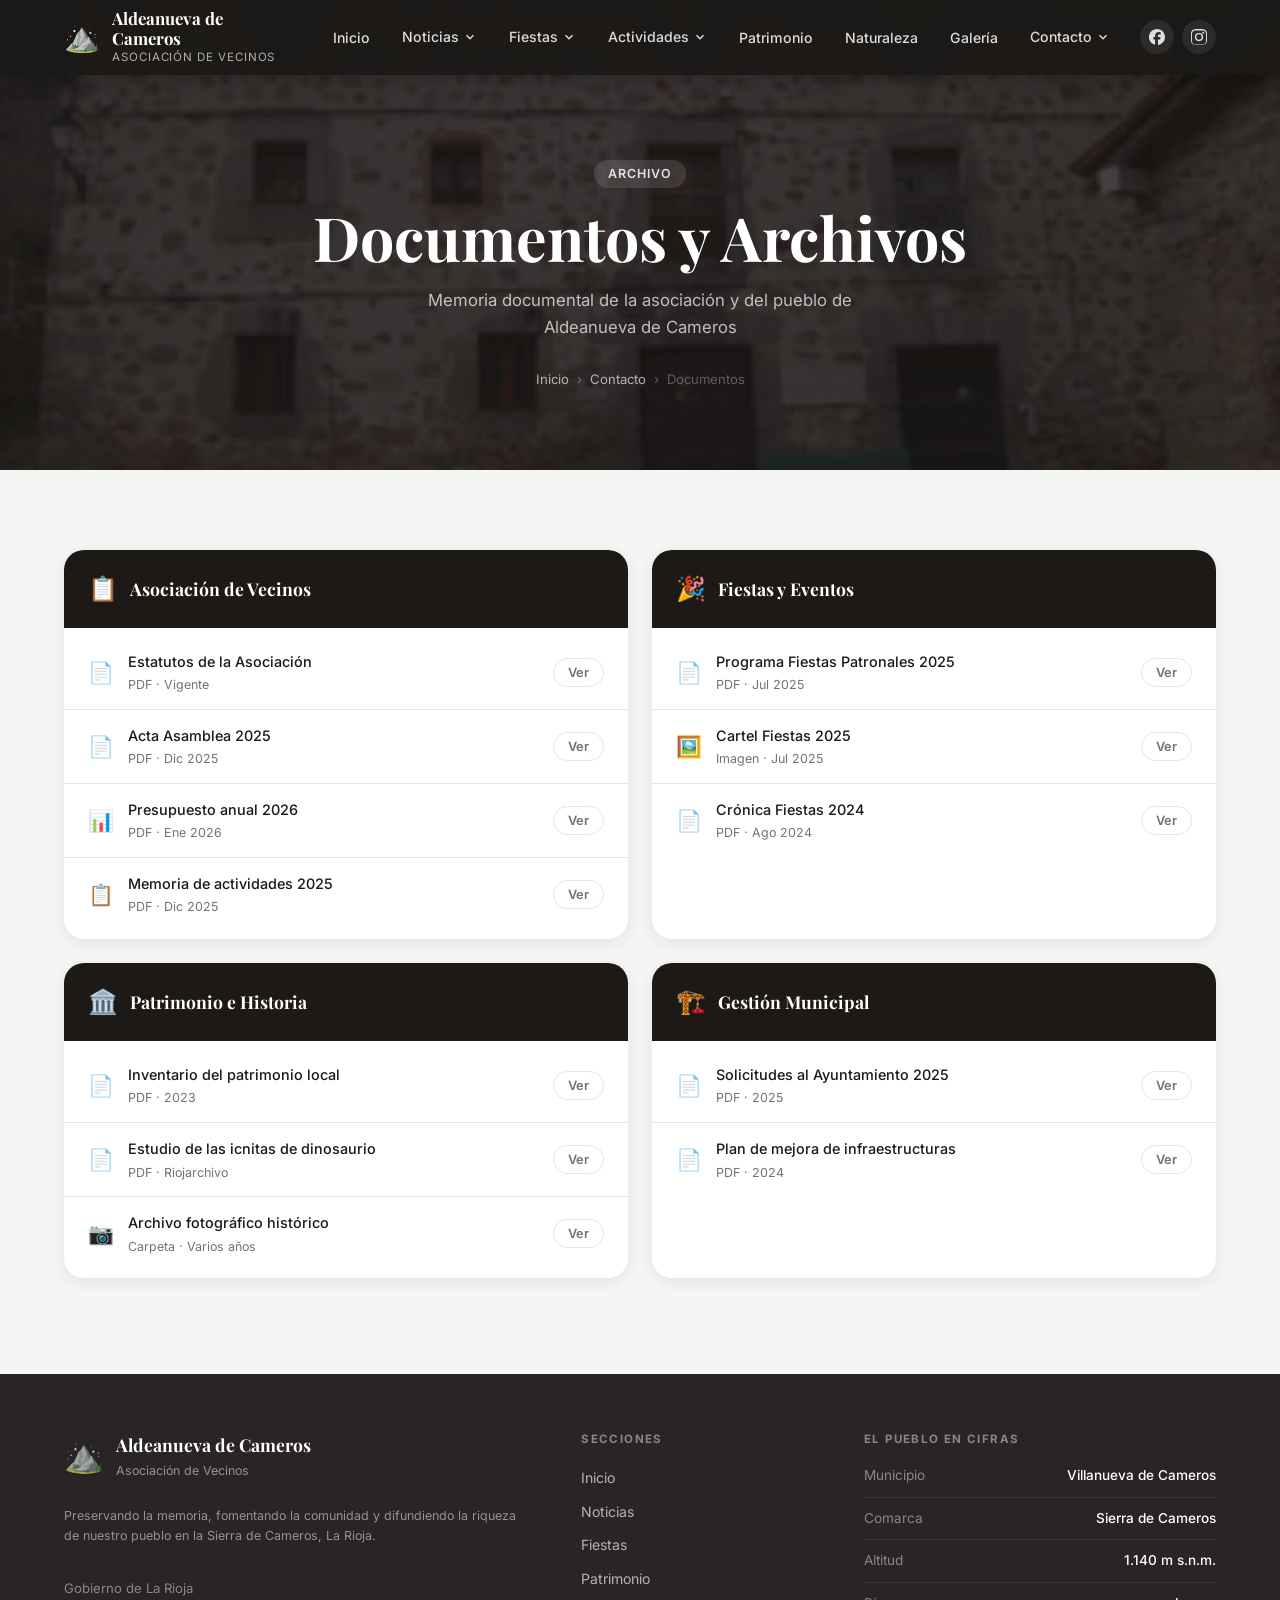
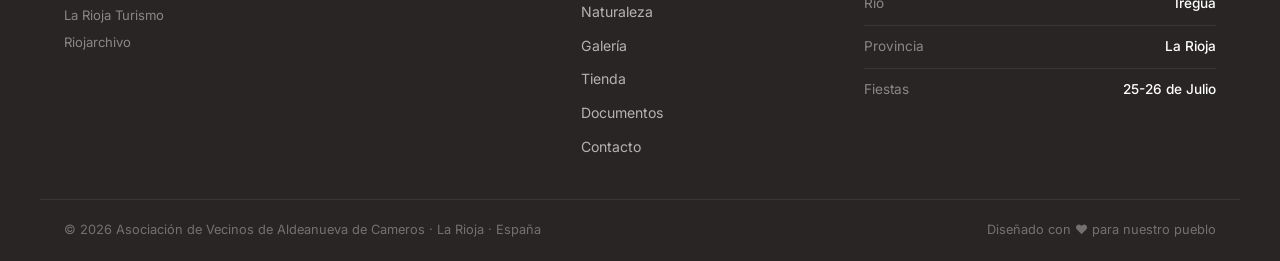
==== commit 736b0967: "fix: bug for to menu + added social media" ====
--- a/documentos.html
+++ b/documentos.html
@@ -104,6 +104,14 @@
             <li><a href="merchandising.html" class="dropdown-highlight">🛍️ Tienda</a></li>
             <li><a href="documentos.html" class="dropdown-highlight">📄 Documentos</a></li>
           </ul>
+        </li>
+        <li class="nav-socials">
+          <a href="https://www.facebook.com/people/Asociaci%C3%B3n-Santa-Ana-Aldeanueva-de-Cameros/61591468877687/?locale=es_ES" target="_blank" rel="noopener noreferrer" class="nav-social-link" aria-label="Facebook">
+            <svg viewBox="0 0 24 24" fill="currentColor"><path d="M9.101 23.691v-7.98H6.627v-3.667h2.474v-1.58c0-4.085 1.848-5.978 5.858-5.978.401 0 .955.042 1.468.103a8.68 8.68 0 0 1 1.141.195v3.325a8.623 8.623 0 0 0-.653-.036 26.805 26.805 0 0 0-.733-.009c-.707 0-1.259.096-1.675.309a1.686 1.686 0 0 0-.679.622c-.258.42-.374.995-.374 1.752v1.297h3.919l-.386 1.913-.287 1.754h-3.246v8.245C19.396 23.238 24 18.179 24 12.044c0-6.627-5.373-12-12-12s-12 5.373-12 12c0 5.628 3.874 10.35 9.101 11.647Z"/></svg>
+          </a>
+          <a href="https://www.instagram.com/santaanaaldeanuevadecameros?igsh=MTF4cDQ1eTBtcDdrNA==" target="_blank" rel="noopener noreferrer" class="nav-social-link" aria-label="Instagram">
+            <svg viewBox="0 0 24 24" fill="currentColor"><path d="M12.017 0C8.396 0 7.989.013 6.756.072 5.526.13 4.71.333 4.014.63a5.9 5.9 0 0 0-2.121 1.379A5.9 5.9 0 0 0 .513 4.13c-.297.696-.5 1.512-.559 2.741C.013 8.106 0 8.512 0 12.017c0 3.505.013 3.911.072 5.145.058 1.229.261 2.045.559 2.741a5.9 5.9 0 0 0 1.379 2.121 5.9 5.9 0 0 0 2.121 1.379c.696.297 1.512.5 2.741.559 1.233.058 1.64.072 5.145.072s3.911-.013 5.145-.072c1.229-.058 2.045-.261 2.741-.559a5.9 5.9 0 0 0 2.121-1.379 5.9 5.9 0 0 0 1.379-2.121c.297-.696.5-1.512.559-2.741.058-1.233.072-1.64.072-5.145s-.013-3.911-.072-5.145c-.058-1.229-.261-2.045-.559-2.741a5.9 5.9 0 0 0-1.379-2.121A5.9 5.9 0 0 0 19.887.63c-.696-.297-1.512-.5-2.741-.559C15.912.013 15.506 0 12.001 0h.016zm0 2.16c3.445 0 3.85.013 5.211.075 1.257.057 1.94.267 2.394.443.601.234 1.031.513 1.482.964.451.451.73.881.964 1.482.176.454.386 1.137.443 2.394.062 1.361.075 1.766.075 5.211s-.013 3.85-.075 5.211c-.057 1.257-.267 1.94-.443 2.394a3.99 3.99 0 0 1-.964 1.482 3.99 3.99 0 0 1-1.482.964c-.454.176-1.137.386-2.394.443-1.36.062-1.766.075-5.211.075s-3.851-.013-5.211-.075c-1.257-.057-1.94-.267-2.394-.443a3.99 3.99 0 0 1-1.482-.964 3.99 3.99 0 0 1-.964-1.482c-.176-.454-.386-1.137-.443-2.394-.061-1.361-.074-1.766-.074-5.211s.013-3.85.074-5.211c.057-1.257.267-1.94.443-2.394.234-.601.513-1.031.964-1.482a3.99 3.99 0 0 1 1.482-.964c.454-.176 1.137-.386 2.394-.443 1.361-.062 1.766-.075 5.211-.075zM12.017 5.838a6.18 6.18 0 1 0 0 12.36 6.18 6.18 0 0 0 0-12.36zm0 10.196a4.017 4.017 0 1 1 0-8.034 4.017 4.017 0 0 1 0 8.034zM19.846 5.595a1.444 1.444 0 1 1-2.888 0 1.444 1.444 0 0 1 2.888 0z"/></svg>
+          </a>
         </li>
       </ul>
     </div>
--- a/assets/css/style.css
+++ b/assets/css/style.css
@@ -115,6 +115,15 @@
 }
 .nav-toggle span { width: 24px; height: 2px; background: var(--white); border-radius: 2px; transition: all var(--transition); }
 
+.nav-socials { display: flex; align-items: center; gap: 8px; margin-left: 4px; padding-left: 8px; }
+.nav-links a.nav-social-link {
+  display: flex; align-items: center; justify-content: center;
+  width: 34px; height: 34px; padding: 0; border-radius: 50%;
+  background: rgba(255,255,255,.08); color: rgba(255,255,255,.85);
+}
+.nav-social-link svg { width: 16px; height: 16px; }
+.nav-links a.nav-social-link:hover { background: rgba(255,255,255,.18); color: var(--white); }
+
 /* ── Dropdown ──────────────────────────────────────────────── */
 .nav-item-dropdown {
   position: relative;
@@ -179,6 +188,7 @@
   position: relative; min-height: 100vh;
   display: flex; flex-direction: column; justify-content: center; align-items: center;
   overflow: hidden;
+  padding: 140px 0 100px;
 }
 .hero-bg {
   position: absolute; inset: 0;
@@ -201,7 +211,7 @@
 .hero-content {
   position: relative; z-index: 2;
   text-align: center; color: var(--white);
-  max-width: 760px; padding: 0 24px;
+  width: 100%; max-width: 760px; padding: 0 24px;
 }
 .hero-eyebrow {
   font-size: 0.82rem; letter-spacing: .18em; text-transform: uppercase;
@@ -224,15 +234,17 @@
 .hero-actions { display: flex; gap: 16px; justify-content: center; flex-wrap: wrap; }
 
 .hero-stats {
-  position: absolute; bottom: 80px; left: 50%; transform: translateX(-50%);
-  display: flex; gap: 0; z-index: 2;
+  position: relative; z-index: 2;
+  margin-top: 44px;
+  width: 100%; max-width: 640px;
+  display: grid; grid-template-columns: repeat(4, 1fr); gap: 0;
   background: rgba(28,25,23,.7); backdrop-filter: blur(12px);
   border-radius: var(--radius); border: 1px solid rgba(255,255,255,.12);
   overflow: hidden;
 }
 .stat {
   display: flex; flex-direction: column; align-items: center;
-  padding: 16px 28px; gap: 4px;
+  padding: 16px 12px; gap: 4px;
   border-right: 1px solid rgba(255,255,255,.1);
 }
 .stat:last-child { border-right: none; }
@@ -338,6 +350,20 @@
 .program-events { display: flex; flex-direction: column; gap: 8px; }
 .program-events span { color: rgba(255,255,255,.75); font-size: 0.9rem; }
 
+.fiesta-tabs { display: flex; gap: 12px; margin-bottom: 20px; flex-wrap: wrap; }
+.fiesta-tab-btn {
+  background: rgba(255,255,255,.06); border: 1px solid rgba(255,255,255,.15);
+  color: rgba(255,255,255,.75); border-radius: var(--radius); padding: 10px 18px;
+  font-size: 0.88rem; font-weight: 600; cursor: pointer; transition: background var(--transition), color var(--transition);
+}
+.fiesta-tab-btn:hover { background: rgba(255,255,255,.12); }
+.fiesta-tab-btn.active { background: #f9a825; border-color: #f9a825; color: var(--dark); }
+.fiesta-panel-hidden { display: none !important; }
+
+.fiesta-cartel-img {
+  display: block; width: 100%; border-radius: var(--radius-lg);
+  margin-bottom: 16px; border: 1px solid rgba(255,255,255,.1);
+}
 .fiesta-sidebar { display: flex; flex-direction: column; gap: 16px; }
 .fiesta-card {
   background: rgba(255,255,255,.06); border: 1px solid rgba(255,255,255,.1);
@@ -599,6 +625,19 @@
 .junta-item { background: var(--stone-light); border-radius: var(--radius); padding: 14px 16px; }
 .junta-role { display: block; font-size: 0.75rem; font-weight: 700; color: var(--red); text-transform: uppercase; letter-spacing: .06em; margin-bottom: 4px; }
 .junta-name { font-size: 0.9rem; color: var(--text-muted); }
+
+.social-follow-links { display: flex; flex-wrap: wrap; gap: 14px; }
+.social-follow-link {
+  display: inline-flex; align-items: center; gap: 10px;
+  padding: 10px 20px; border-radius: 100px;
+  color: var(--white); font-weight: 600; font-size: 0.9rem;
+  transition: all var(--transition);
+}
+.social-follow-link svg { width: 20px; height: 20px; flex-shrink: 0; }
+.social-follow-link--facebook { background: #1877f2; }
+.social-follow-link--facebook:hover { background: #1462d0; }
+.social-follow-link--instagram { background: linear-gradient(45deg, #f9ce34, #ee2a7b, #6228d7); }
+.social-follow-link--instagram:hover { filter: brightness(1.1); }
 
 .contacto-form-col { display: flex; flex-direction: column; }
 .contacto-form-title {
@@ -743,9 +782,11 @@
   }
   .nav-dropdown li a { font-size: 0.92rem; padding: 9px 12px; }
   .nav-toggle { display: flex; z-index: 1100; }
-  .hero-stats { position: static; transform: none; margin-top: 36px; flex-wrap: wrap; width: 100%; justify-content: center; border-radius: var(--radius); }
+  .hero-stats { grid-template-columns: repeat(2, 1fr); width: 100%; border-radius: var(--radius); }
   .hero-scroll { display: none; }
-  .stat { padding: 12px 16px; }
+  .stat { padding: 12px 16px; border-bottom: 1px solid rgba(255,255,255,.1); }
+  .stat:nth-child(2) { border-right: none; }
+  .stat:nth-last-child(-n+2) { border-bottom: none; }
   .stat-num { font-size: 1.3rem; }
   .news-grid { grid-template-columns: 1fr; }
   .news-card--featured { grid-column: span 1; grid-template-columns: 1fr; }
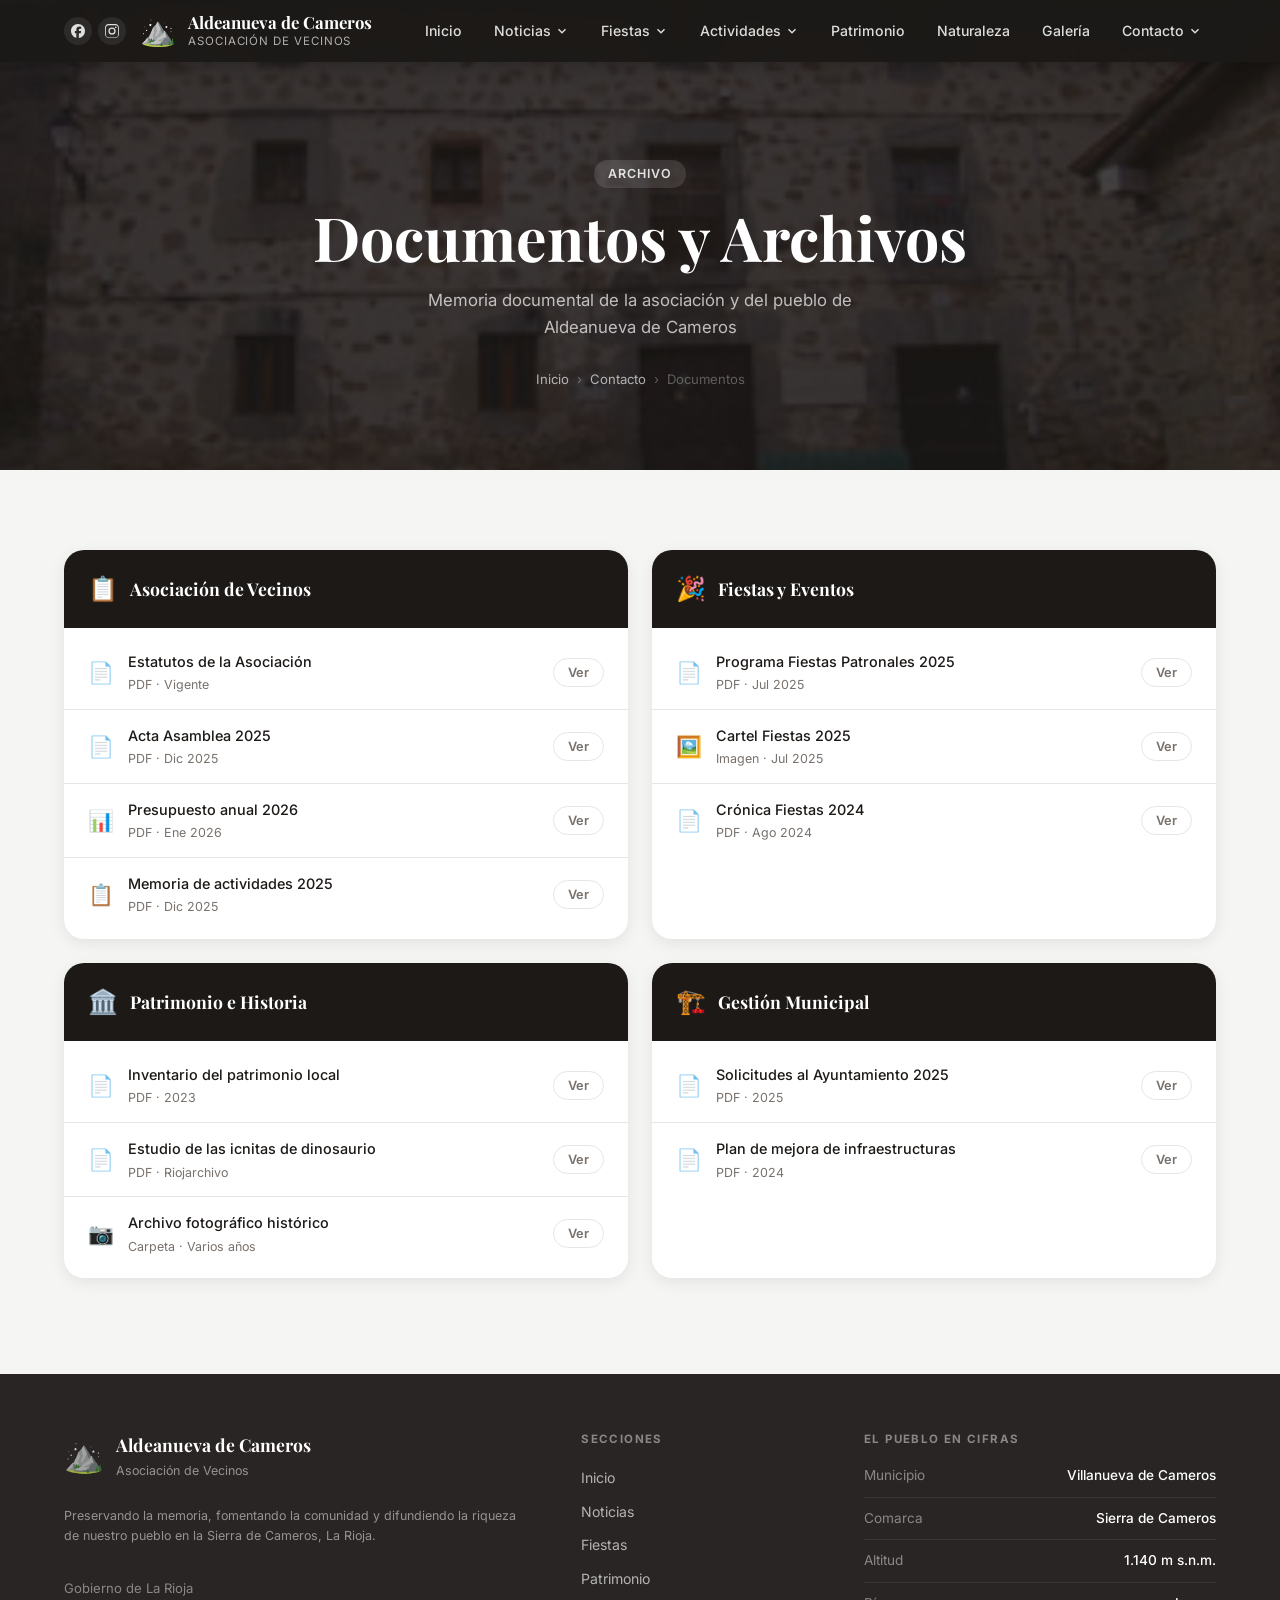
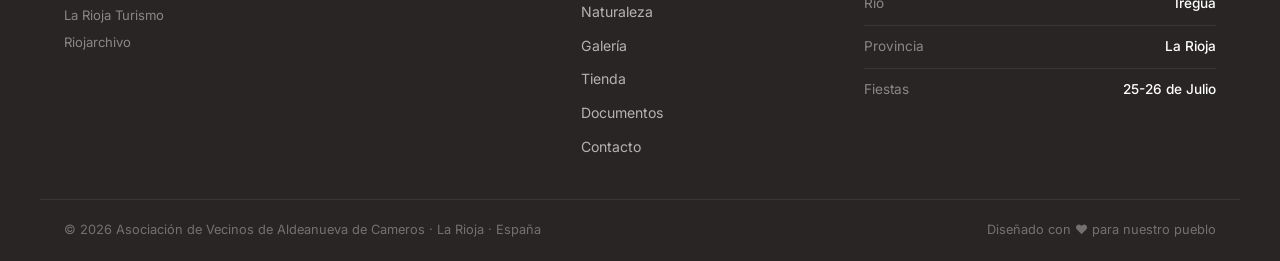
==== commit 4a7aa841: "fix: better structure of social media" ====
--- a/documentos.html
+++ b/documentos.html
@@ -57,11 +57,21 @@
   <!-- NAV -->
   <nav class="navbar scrolled" id="navbar">
     <div class="nav-container">
-      <div class="nav-brand">
-        <span class="nav-escudo">⛰️</span>
-        <div>
-          <span class="nav-title">Aldeanueva de Cameros</span>
-          <span class="nav-subtitle">Asociación de Vecinos</span>
+      <div class="nav-left">
+        <div class="nav-socials">
+          <a href="https://www.facebook.com/people/Asociaci%C3%B3n-Santa-Ana-Aldeanueva-de-Cameros/61591468877687/?locale=es_ES" target="_blank" rel="noopener noreferrer" class="nav-social-link" aria-label="Facebook">
+            <svg viewBox="0 0 24 24" width="16" height="16" fill="currentColor"><path d="M9.101 23.691v-7.98H6.627v-3.667h2.474v-1.58c0-4.085 1.848-5.978 5.858-5.978.401 0 .955.042 1.468.103a8.68 8.68 0 0 1 1.141.195v3.325a8.623 8.623 0 0 0-.653-.036 26.805 26.805 0 0 0-.733-.009c-.707 0-1.259.096-1.675.309a1.686 1.686 0 0 0-.679.622c-.258.42-.374.995-.374 1.752v1.297h3.919l-.386 1.913-.287 1.754h-3.246v8.245C19.396 23.238 24 18.179 24 12.044c0-6.627-5.373-12-12-12s-12 5.373-12 12c0 5.628 3.874 10.35 9.101 11.647Z"/></svg>
+          </a>
+          <a href="https://www.instagram.com/santaanaaldeanuevadecameros?igsh=MTF4cDQ1eTBtcDdrNA==" target="_blank" rel="noopener noreferrer" class="nav-social-link" aria-label="Instagram">
+            <svg viewBox="0 0 24 24" width="16" height="16" fill="currentColor"><path d="M12.017 0C8.396 0 7.989.013 6.756.072 5.526.13 4.71.333 4.014.63a5.9 5.9 0 0 0-2.121 1.379A5.9 5.9 0 0 0 .513 4.13c-.297.696-.5 1.512-.559 2.741C.013 8.106 0 8.512 0 12.017c0 3.505.013 3.911.072 5.145.058 1.229.261 2.045.559 2.741a5.9 5.9 0 0 0 1.379 2.121 5.9 5.9 0 0 0 2.121 1.379c.696.297 1.512.5 2.741.559 1.233.058 1.64.072 5.145.072s3.911-.013 5.145-.072c1.229-.058 2.045-.261 2.741-.559a5.9 5.9 0 0 0 2.121-1.379 5.9 5.9 0 0 0 1.379-2.121c.297-.696.5-1.512.559-2.741.058-1.233.072-1.64.072-5.145s-.013-3.911-.072-5.145c-.058-1.229-.261-2.045-.559-2.741a5.9 5.9 0 0 0-1.379-2.121A5.9 5.9 0 0 0 19.887.63c-.696-.297-1.512-.5-2.741-.559C15.912.013 15.506 0 12.001 0h.016zm0 2.16c3.445 0 3.85.013 5.211.075 1.257.057 1.94.267 2.394.443.601.234 1.031.513 1.482.964.451.451.73.881.964 1.482.176.454.386 1.137.443 2.394.062 1.361.075 1.766.075 5.211s-.013 3.85-.075 5.211c-.057 1.257-.267 1.94-.443 2.394a3.99 3.99 0 0 1-.964 1.482 3.99 3.99 0 0 1-1.482.964c-.454.176-1.137.386-2.394.443-1.36.062-1.766.075-5.211.075s-3.851-.013-5.211-.075c-1.257-.057-1.94-.267-2.394-.443a3.99 3.99 0 0 1-1.482-.964 3.99 3.99 0 0 1-.964-1.482c-.176-.454-.386-1.137-.443-2.394-.061-1.361-.074-1.766-.074-5.211s.013-3.85.074-5.211c.057-1.257.267-1.94.443-2.394.234-.601.513-1.031.964-1.482a3.99 3.99 0 0 1 1.482-.964c.454-.176 1.137-.386 2.394-.443 1.361-.062 1.766-.075 5.211-.075zM12.017 5.838a6.18 6.18 0 1 0 0 12.36 6.18 6.18 0 0 0 0-12.36zm0 10.196a4.017 4.017 0 1 1 0-8.034 4.017 4.017 0 0 1 0 8.034zM19.846 5.595a1.444 1.444 0 1 1-2.888 0 1.444 1.444 0 0 1 2.888 0z"/></svg>
+          </a>
+        </div>
+        <div class="nav-brand">
+          <span class="nav-escudo">⛰️</span>
+          <div>
+            <span class="nav-title">Aldeanueva de Cameros</span>
+            <span class="nav-subtitle">Asociación de Vecinos</span>
+          </div>
         </div>
       </div>
       <button class="nav-toggle" id="navToggle" aria-label="Menú">
@@ -105,14 +115,6 @@
             <li><a href="documentos.html" class="dropdown-highlight">📄 Documentos</a></li>
           </ul>
         </li>
-        <li class="nav-socials">
-          <a href="https://www.facebook.com/people/Asociaci%C3%B3n-Santa-Ana-Aldeanueva-de-Cameros/61591468877687/?locale=es_ES" target="_blank" rel="noopener noreferrer" class="nav-social-link" aria-label="Facebook">
-            <svg viewBox="0 0 24 24" fill="currentColor"><path d="M9.101 23.691v-7.98H6.627v-3.667h2.474v-1.58c0-4.085 1.848-5.978 5.858-5.978.401 0 .955.042 1.468.103a8.68 8.68 0 0 1 1.141.195v3.325a8.623 8.623 0 0 0-.653-.036 26.805 26.805 0 0 0-.733-.009c-.707 0-1.259.096-1.675.309a1.686 1.686 0 0 0-.679.622c-.258.42-.374.995-.374 1.752v1.297h3.919l-.386 1.913-.287 1.754h-3.246v8.245C19.396 23.238 24 18.179 24 12.044c0-6.627-5.373-12-12-12s-12 5.373-12 12c0 5.628 3.874 10.35 9.101 11.647Z"/></svg>
-          </a>
-          <a href="https://www.instagram.com/santaanaaldeanuevadecameros?igsh=MTF4cDQ1eTBtcDdrNA==" target="_blank" rel="noopener noreferrer" class="nav-social-link" aria-label="Instagram">
-            <svg viewBox="0 0 24 24" fill="currentColor"><path d="M12.017 0C8.396 0 7.989.013 6.756.072 5.526.13 4.71.333 4.014.63a5.9 5.9 0 0 0-2.121 1.379A5.9 5.9 0 0 0 .513 4.13c-.297.696-.5 1.512-.559 2.741C.013 8.106 0 8.512 0 12.017c0 3.505.013 3.911.072 5.145.058 1.229.261 2.045.559 2.741a5.9 5.9 0 0 0 1.379 2.121 5.9 5.9 0 0 0 2.121 1.379c.696.297 1.512.5 2.741.559 1.233.058 1.64.072 5.145.072s3.911-.013 5.145-.072c1.229-.058 2.045-.261 2.741-.559a5.9 5.9 0 0 0 2.121-1.379 5.9 5.9 0 0 0 1.379-2.121c.297-.696.5-1.512.559-2.741.058-1.233.072-1.64.072-5.145s-.013-3.911-.072-5.145c-.058-1.229-.261-2.045-.559-2.741a5.9 5.9 0 0 0-1.379-2.121A5.9 5.9 0 0 0 19.887.63c-.696-.297-1.512-.5-2.741-.559C15.912.013 15.506 0 12.001 0h.016zm0 2.16c3.445 0 3.85.013 5.211.075 1.257.057 1.94.267 2.394.443.601.234 1.031.513 1.482.964.451.451.73.881.964 1.482.176.454.386 1.137.443 2.394.062 1.361.075 1.766.075 5.211s-.013 3.85-.075 5.211c-.057 1.257-.267 1.94-.443 2.394a3.99 3.99 0 0 1-.964 1.482 3.99 3.99 0 0 1-1.482.964c-.454.176-1.137.386-2.394.443-1.36.062-1.766.075-5.211.075s-3.851-.013-5.211-.075c-1.257-.057-1.94-.267-2.394-.443a3.99 3.99 0 0 1-1.482-.964 3.99 3.99 0 0 1-.964-1.482c-.176-.454-.386-1.137-.443-2.394-.061-1.361-.074-1.766-.074-5.211s.013-3.85.074-5.211c.057-1.257.267-1.94.443-2.394.234-.601.513-1.031.964-1.482a3.99 3.99 0 0 1 1.482-.964c.454-.176 1.137-.386 2.394-.443 1.361-.062 1.766-.075 5.211-.075zM12.017 5.838a6.18 6.18 0 1 0 0 12.36 6.18 6.18 0 0 0 0-12.36zm0 10.196a4.017 4.017 0 1 1 0-8.034 4.017 4.017 0 0 1 0 8.034zM19.846 5.595a1.444 1.444 0 1 1-2.888 0 1.444 1.444 0 0 1 2.888 0z"/></svg>
-          </a>
-        </li>
       </ul>
     </div>
   </nav>
--- a/assets/css/style.css
+++ b/assets/css/style.css
@@ -94,6 +94,7 @@
   max-width: 1200px; margin: 0 auto; padding: 0 24px;
   display: flex; align-items: center; justify-content: space-between; gap: 24px;
 }
+.nav-left { display: flex; align-items: center; gap: 14px; }
 .nav-brand { display: flex; align-items: center; gap: 12px; }
 .nav-escudo { font-size: 1.8rem; }
 .nav-title { display: block; color: var(--white); font-family: var(--font-serif); font-weight: 700; font-size: 1.05rem; line-height: 1.2; }
@@ -115,14 +116,15 @@
 }
 .nav-toggle span { width: 24px; height: 2px; background: var(--white); border-radius: 2px; transition: all var(--transition); }
 
-.nav-socials { display: flex; align-items: center; gap: 8px; margin-left: 4px; padding-left: 8px; }
-.nav-links a.nav-social-link {
+.nav-socials { display: flex; align-items: center; gap: 6px; }
+.nav-social-link {
   display: flex; align-items: center; justify-content: center;
-  width: 34px; height: 34px; padding: 0; border-radius: 50%;
+  width: 28px; height: 28px; border-radius: 50%;
   background: rgba(255,255,255,.08); color: rgba(255,255,255,.85);
-}
-.nav-social-link svg { width: 16px; height: 16px; }
-.nav-links a.nav-social-link:hover { background: rgba(255,255,255,.18); color: var(--white); }
+  transition: all var(--transition);
+}
+.nav-social-link svg { width: 14px; height: 14px; display: block; }
+.nav-social-link:hover { background: rgba(255,255,255,.18); color: var(--white); }
 
 /* ── Dropdown ──────────────────────────────────────────────── */
 .nav-item-dropdown {
@@ -626,14 +628,14 @@
 .junta-role { display: block; font-size: 0.75rem; font-weight: 700; color: var(--red); text-transform: uppercase; letter-spacing: .06em; margin-bottom: 4px; }
 .junta-name { font-size: 0.9rem; color: var(--text-muted); }
 
-.social-follow-links { display: flex; flex-wrap: wrap; gap: 14px; }
+.social-follow-links { display: flex; flex-wrap: wrap; gap: 10px; }
 .social-follow-link {
-  display: inline-flex; align-items: center; gap: 10px;
-  padding: 10px 20px; border-radius: 100px;
-  color: var(--white); font-weight: 600; font-size: 0.9rem;
+  display: inline-flex; align-items: center; gap: 8px;
+  padding: 8px 16px; border-radius: 100px;
+  color: var(--white); font-weight: 600; font-size: 0.85rem;
   transition: all var(--transition);
 }
-.social-follow-link svg { width: 20px; height: 20px; flex-shrink: 0; }
+.social-follow-link svg { width: 15px; height: 15px; flex-shrink: 0; display: block; }
 .social-follow-link--facebook { background: #1877f2; }
 .social-follow-link--facebook:hover { background: #1462d0; }
 .social-follow-link--instagram { background: linear-gradient(45deg, #f9ce34, #ee2a7b, #6228d7); }
@@ -832,6 +834,9 @@
   .cuota-full-inner { gap: 14px; }
   .cuota-num { font-size: 2.2rem; }
   .nav-container { padding: 0 16px; }
+  .nav-left { gap: 8px; }
+  .nav-social-link { width: 24px; height: 24px; }
+  .nav-social-link svg { width: 12px; height: 12px; }
 }
 
 /* ============================================================
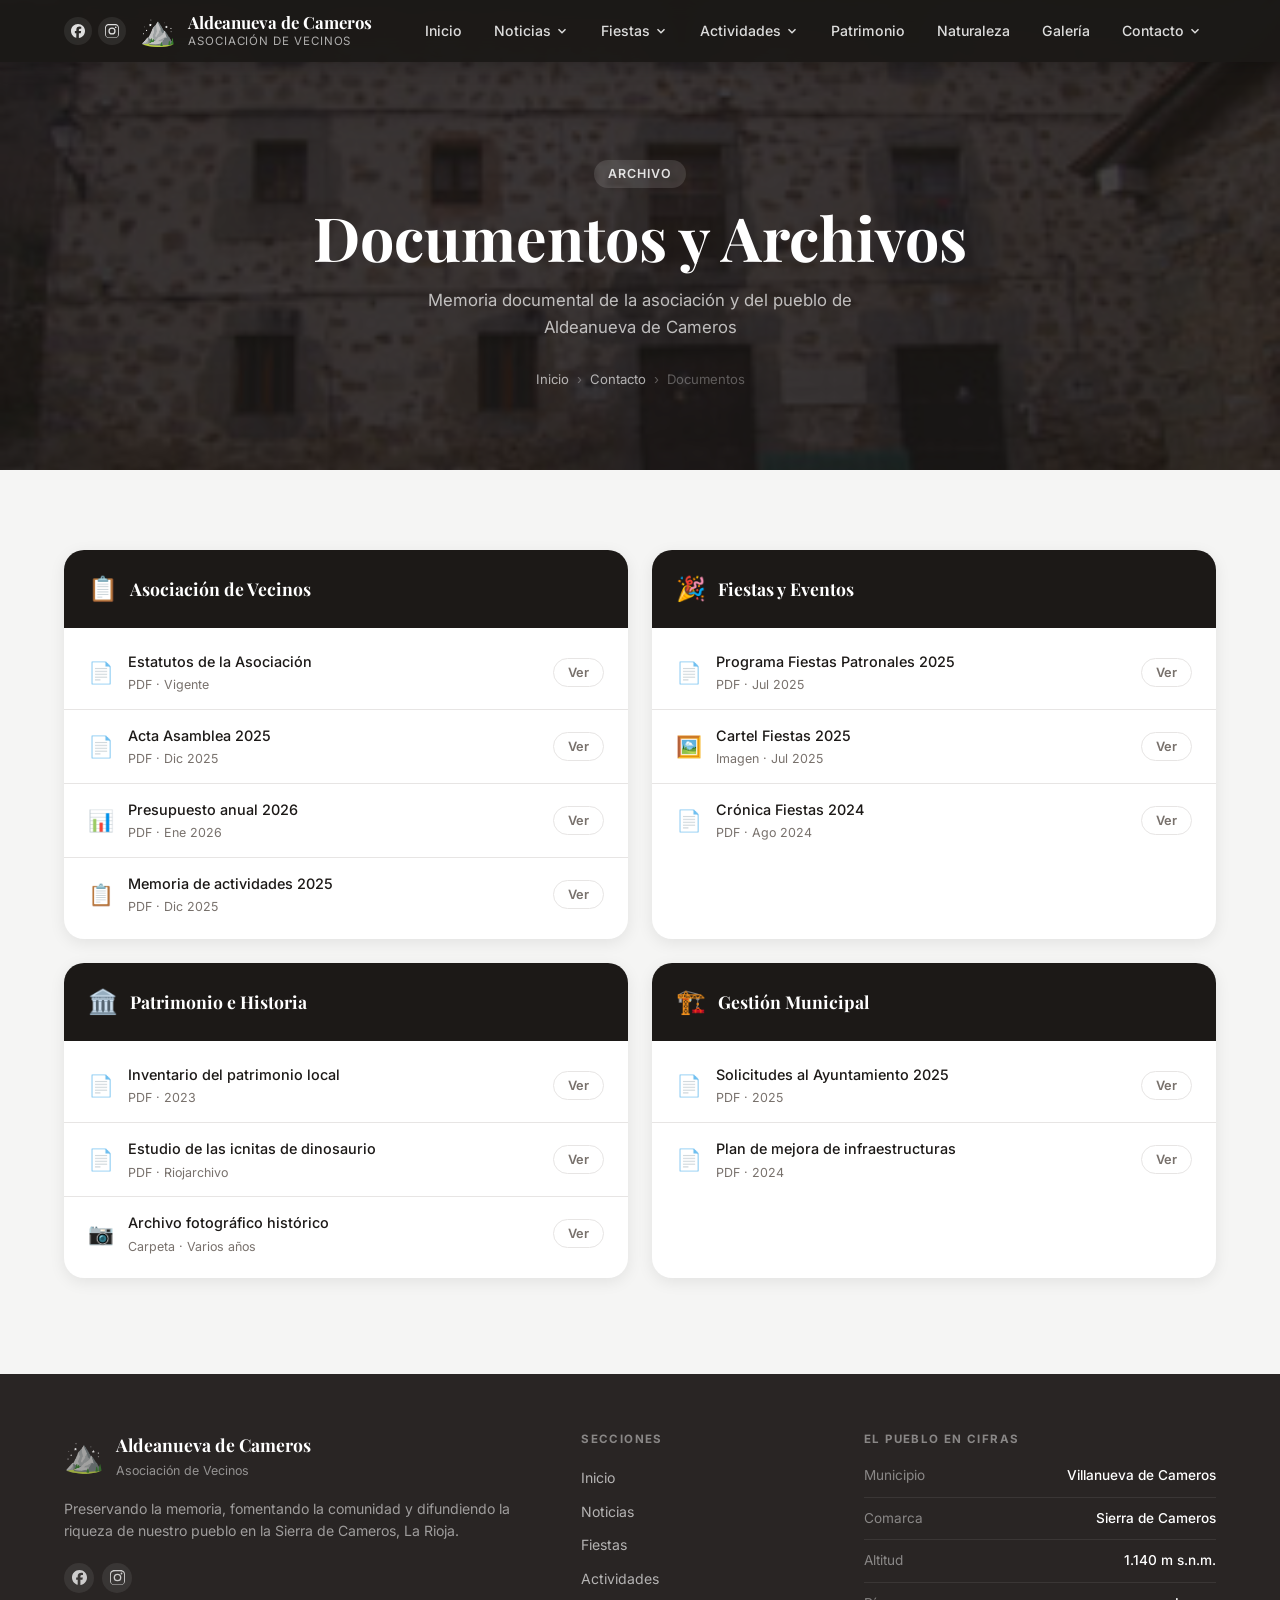
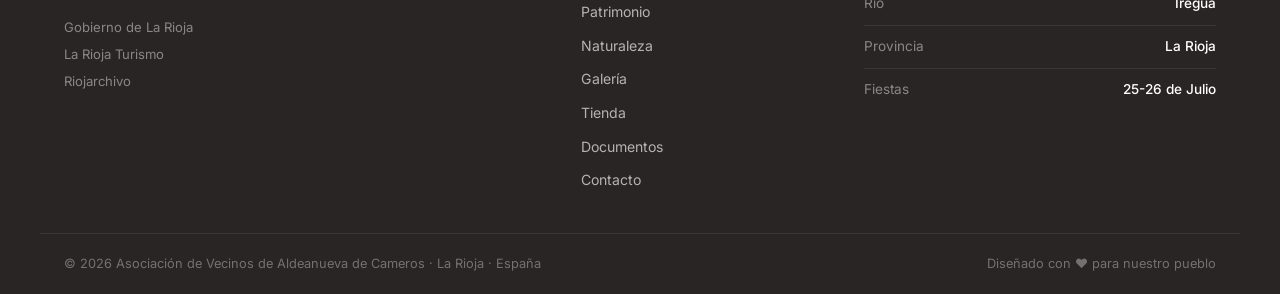
==== commit 2ce9ba08: "feat: add social media in footer + fix: duplicated footer" ====
--- a/documentos.html
+++ b/documentos.html
@@ -278,55 +278,8 @@
     </div>
   </section>
 
-  <!-- FOOTER -->
-  <footer class="footer">
-    <div class="footer-container">
-      <div class="footer-brand" style="flex-direction:column;align-items:flex-start;">
-        <div style="display:flex;align-items:center;gap:12px;margin-bottom:12px;">
-          <span class="footer-escudo">⛰️</span>
-          <div>
-            <h4>Aldeanueva de Cameros</h4>
-            <p>Asociación de Vecinos</p>
-          </div>
-        </div>
-        <p class="footer-desc">Preservando la memoria, fomentando la comunidad y difundiendo la riqueza de nuestro pueblo en la Sierra de Cameros, La Rioja.</p>
-        <div class="footer-links">
-          <a href="https://www.larioja.org" target="_blank" rel="noopener">Gobierno de La Rioja</a>
-          <a href="https://lariojaturismo.com" target="_blank" rel="noopener">La Rioja Turismo</a>
-          <a href="https://www.riojarchivo.com/localidad/aldeanueva-de-cameros/" target="_blank" rel="noopener">Riojarchivo</a>
-        </div>
-      </div>
-      <div class="footer-nav">
-        <h5>Secciones</h5>
-        <ul>
-          <li><a href="index.html">Inicio</a></li>
-          <li><a href="index.html#noticias">Noticias</a></li>
-          <li><a href="index.html#fiestas">Fiestas</a></li>
-          <li><a href="index.html#patrimonio">Patrimonio</a></li>
-          <li><a href="index.html#naturaleza">Naturaleza</a></li>
-          <li><a href="index.html#galeria">Galería</a></li>
-          <li><a href="merchandising.html">Tienda</a></li>
-          <li><a href="documentos.html">Documentos</a></li>
-          <li><a href="index.html#contacto">Contacto</a></li>
-        </ul>
-      </div>
-      <div class="footer-data">
-        <h5>El pueblo en cifras</h5>
-        <ul class="footer-stats">
-          <li><span>Municipio</span><strong>Villanueva de Cameros</strong></li>
-          <li><span>Comarca</span><strong>Sierra de Cameros</strong></li>
-          <li><span>Altitud</span><strong>1.140 m s.n.m.</strong></li>
-          <li><span>Río</span><strong>Iregua</strong></li>
-          <li><span>Provincia</span><strong>La Rioja</strong></li>
-          <li><span>Fiestas</span><strong>25-26 de Julio</strong></li>
-        </ul>
-      </div>
-    </div>
-    <div class="footer-bottom">
-      <p>© 2026 Asociación de Vecinos de Aldeanueva de Cameros · La Rioja · España</p>
-      <p>Diseñado con ❤️ para nuestro pueblo</p>
-    </div>
-  </footer>
+  <!-- FOOTER (loaded from assets/partials/footer.html) -->
+  <div id="site-footer-placeholder"></div>
 
   <script>
     const navToggle = document.getElementById('navToggle');
@@ -351,5 +304,6 @@
     });
   </script>
 
+  <script src="assets/js/include-footer.js" defer></script>
 </body>
 </html>
--- a/assets/css/style.css
+++ b/assets/css/style.css
@@ -628,7 +628,8 @@
 .junta-role { display: block; font-size: 0.75rem; font-weight: 700; color: var(--red); text-transform: uppercase; letter-spacing: .06em; margin-bottom: 4px; }
 .junta-name { font-size: 0.9rem; color: var(--text-muted); }
 
-.social-follow-links { display: flex; flex-wrap: wrap; gap: 10px; }
+.social-follow { text-align: center; }
+.social-follow-links { display: flex; flex-wrap: wrap; justify-content: center; gap: 10px; }
 .social-follow-link {
   display: inline-flex; align-items: center; gap: 8px;
   padding: 8px 16px; border-radius: 100px;
@@ -721,6 +722,15 @@
 .footer-brand h4 { font-family: var(--font-serif); color: var(--white); font-size: 1.1rem; margin-bottom: 2px; }
 .footer-brand p { color: rgba(255,255,255,.5); font-size: 0.78rem; }
 .footer-desc { color: rgba(255,255,255,.55); font-size: 0.88rem; line-height: 1.6; margin-bottom: 20px; }
+.footer-socials { display: flex; align-items: center; gap: 8px; margin-bottom: 24px; }
+.footer-social-link {
+  display: flex; align-items: center; justify-content: center;
+  width: 30px; height: 30px; border-radius: 50%;
+  background: rgba(255,255,255,.08); color: rgba(255,255,255,.75);
+  transition: all var(--transition);
+}
+.footer-social-link svg { width: 15px; height: 15px; display: block; }
+.footer-social-link:hover { background: rgba(255,255,255,.18); color: var(--white); }
 .footer-links { display: flex; flex-direction: column; gap: 6px; }
 .footer-links a { color: rgba(255,255,255,.45); font-size: 0.82rem; transition: color var(--transition); }
 .footer-links a:hover { color: var(--white); }
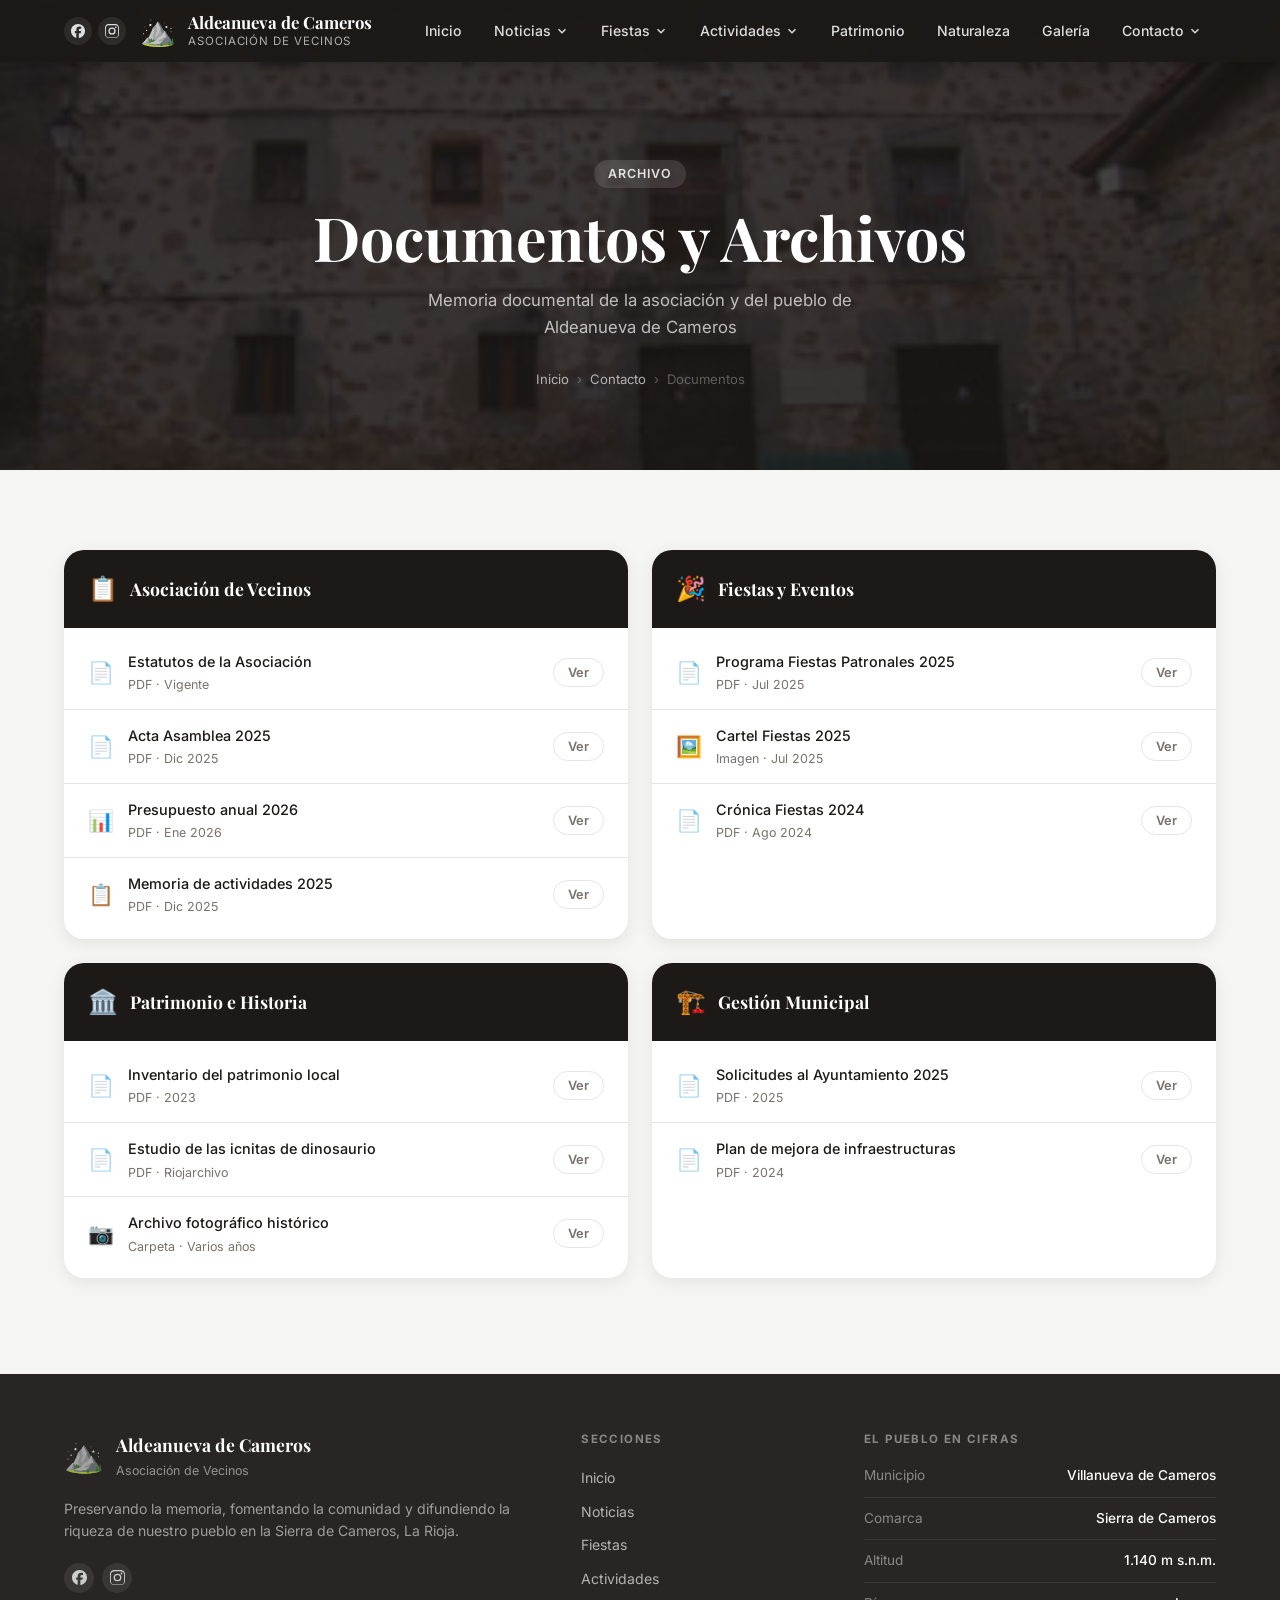
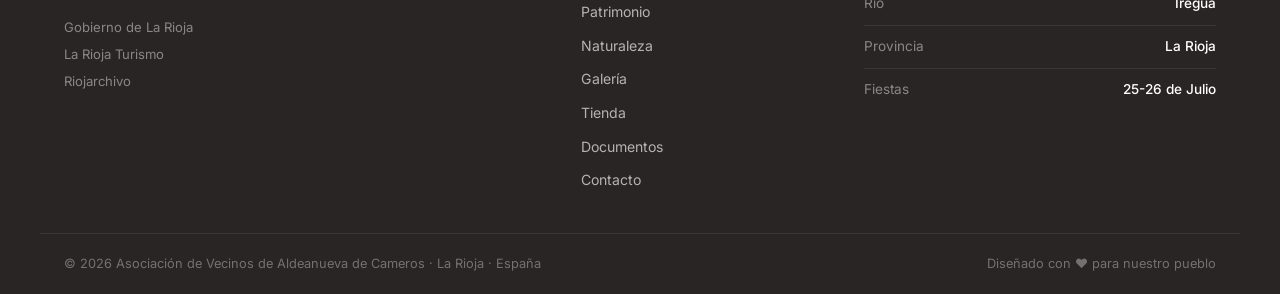
==== commit c4ba22d5: "feat: Added all images in galerry + top menu now is separated from each html" ====
--- a/documentos.html
+++ b/documentos.html
@@ -54,70 +54,8 @@
 </head>
 <body>
 
-  <!-- NAV -->
-  <nav class="navbar scrolled" id="navbar">
-    <div class="nav-container">
-      <div class="nav-left">
-        <div class="nav-socials">
-          <a href="https://www.facebook.com/people/Asociaci%C3%B3n-Santa-Ana-Aldeanueva-de-Cameros/61591468877687/?locale=es_ES" target="_blank" rel="noopener noreferrer" class="nav-social-link" aria-label="Facebook">
-            <svg viewBox="0 0 24 24" width="16" height="16" fill="currentColor"><path d="M9.101 23.691v-7.98H6.627v-3.667h2.474v-1.58c0-4.085 1.848-5.978 5.858-5.978.401 0 .955.042 1.468.103a8.68 8.68 0 0 1 1.141.195v3.325a8.623 8.623 0 0 0-.653-.036 26.805 26.805 0 0 0-.733-.009c-.707 0-1.259.096-1.675.309a1.686 1.686 0 0 0-.679.622c-.258.42-.374.995-.374 1.752v1.297h3.919l-.386 1.913-.287 1.754h-3.246v8.245C19.396 23.238 24 18.179 24 12.044c0-6.627-5.373-12-12-12s-12 5.373-12 12c0 5.628 3.874 10.35 9.101 11.647Z"/></svg>
-          </a>
-          <a href="https://www.instagram.com/santaanaaldeanuevadecameros?igsh=MTF4cDQ1eTBtcDdrNA==" target="_blank" rel="noopener noreferrer" class="nav-social-link" aria-label="Instagram">
-            <svg viewBox="0 0 24 24" width="16" height="16" fill="currentColor"><path d="M12.017 0C8.396 0 7.989.013 6.756.072 5.526.13 4.71.333 4.014.63a5.9 5.9 0 0 0-2.121 1.379A5.9 5.9 0 0 0 .513 4.13c-.297.696-.5 1.512-.559 2.741C.013 8.106 0 8.512 0 12.017c0 3.505.013 3.911.072 5.145.058 1.229.261 2.045.559 2.741a5.9 5.9 0 0 0 1.379 2.121 5.9 5.9 0 0 0 2.121 1.379c.696.297 1.512.5 2.741.559 1.233.058 1.64.072 5.145.072s3.911-.013 5.145-.072c1.229-.058 2.045-.261 2.741-.559a5.9 5.9 0 0 0 2.121-1.379 5.9 5.9 0 0 0 1.379-2.121c.297-.696.5-1.512.559-2.741.058-1.233.072-1.64.072-5.145s-.013-3.911-.072-5.145c-.058-1.229-.261-2.045-.559-2.741a5.9 5.9 0 0 0-1.379-2.121A5.9 5.9 0 0 0 19.887.63c-.696-.297-1.512-.5-2.741-.559C15.912.013 15.506 0 12.001 0h.016zm0 2.16c3.445 0 3.85.013 5.211.075 1.257.057 1.94.267 2.394.443.601.234 1.031.513 1.482.964.451.451.73.881.964 1.482.176.454.386 1.137.443 2.394.062 1.361.075 1.766.075 5.211s-.013 3.85-.075 5.211c-.057 1.257-.267 1.94-.443 2.394a3.99 3.99 0 0 1-.964 1.482 3.99 3.99 0 0 1-1.482.964c-.454.176-1.137.386-2.394.443-1.36.062-1.766.075-5.211.075s-3.851-.013-5.211-.075c-1.257-.057-1.94-.267-2.394-.443a3.99 3.99 0 0 1-1.482-.964 3.99 3.99 0 0 1-.964-1.482c-.176-.454-.386-1.137-.443-2.394-.061-1.361-.074-1.766-.074-5.211s.013-3.85.074-5.211c.057-1.257.267-1.94.443-2.394.234-.601.513-1.031.964-1.482a3.99 3.99 0 0 1 1.482-.964c.454-.176 1.137-.386 2.394-.443 1.361-.062 1.766-.075 5.211-.075zM12.017 5.838a6.18 6.18 0 1 0 0 12.36 6.18 6.18 0 0 0 0-12.36zm0 10.196a4.017 4.017 0 1 1 0-8.034 4.017 4.017 0 0 1 0 8.034zM19.846 5.595a1.444 1.444 0 1 1-2.888 0 1.444 1.444 0 0 1 2.888 0z"/></svg>
-          </a>
-        </div>
-        <div class="nav-brand">
-          <span class="nav-escudo">⛰️</span>
-          <div>
-            <span class="nav-title">Aldeanueva de Cameros</span>
-            <span class="nav-subtitle">Asociación de Vecinos</span>
-          </div>
-        </div>
-      </div>
-      <button class="nav-toggle" id="navToggle" aria-label="Menú">
-        <span></span><span></span><span></span>
-      </button>
-      <ul class="nav-links" id="navLinks">
-        <li><a href="index.html">Inicio</a></li>
-        <li class="nav-item-dropdown">
-          <a href="index.html#noticias">Noticias <svg class="nav-chevron" viewBox="0 0 24 24" fill="none" stroke="currentColor" stroke-width="2.5"><path d="M6 9l6 6 6-6"/></svg></a>
-          <ul class="nav-dropdown">
-            <li><a href="index.html#noticias">Últimas noticias</a></li>
-            <li><div class="nav-dropdown-divider"></div></li>
-            <li><a href="historico-noticias.html" class="dropdown-highlight">📰 Histórico de noticias</a></li>
-          </ul>
-        </li>
-        <li class="nav-item-dropdown">
-          <a href="index.html#fiestas">Fiestas <svg class="nav-chevron" viewBox="0 0 24 24" fill="none" stroke="currentColor" stroke-width="2.5"><path d="M6 9l6 6 6-6"/></svg></a>
-          <ul class="nav-dropdown">
-            <li><a href="index.html#fiestas">Programa de fiestas</a></li>
-            <li><div class="nav-dropdown-divider"></div></li>
-            <li><a href="historico-fiestas.html" class="dropdown-highlight">📅 Histórico de fiestas</a></li>
-          </ul>
-        </li>
-        <li class="nav-item-dropdown">
-          <a href="index.html#actividades">Actividades <svg class="nav-chevron" viewBox="0 0 24 24" fill="none" stroke="currentColor" stroke-width="2.5"><path d="M6 9l6 6 6-6"/></svg></a>
-          <ul class="nav-dropdown">
-            <li><a href="index.html#actividades">Próximas actividades</a></li>
-            <li><div class="nav-dropdown-divider"></div></li>
-            <li><a href="historico-actividades.html" class="dropdown-highlight">📋 Histórico de actividades</a></li>
-          </ul>
-        </li>
-        <li><a href="index.html#patrimonio">Patrimonio</a></li>
-        <li><a href="index.html#naturaleza">Naturaleza</a></li>
-        <li><a href="index.html#galeria">Galería</a></li>
-        <li class="nav-item-dropdown">
-          <a href="index.html#contacto">Contacto <svg class="nav-chevron" viewBox="0 0 24 24" fill="none" stroke="currentColor" stroke-width="2.5"><path d="M6 9l6 6 6-6"/></svg></a>
-          <ul class="nav-dropdown">
-            <li><a href="index.html#contacto">Contacto</a></li>
-            <li><div class="nav-dropdown-divider"></div></li>
-            <li><a href="merchandising.html" class="dropdown-highlight">🛍️ Tienda</a></li>
-            <li><a href="documentos.html" class="dropdown-highlight">📄 Documentos</a></li>
-          </ul>
-        </li>
-      </ul>
-    </div>
-  </nav>
+  <!-- NAV (loaded from assets/partials/navbar.html) -->
+  <div id="site-navbar-placeholder"></div>
 
   <!-- PAGE HERO -->
   <div class="page-hero">
@@ -281,29 +219,7 @@
   <!-- FOOTER (loaded from assets/partials/footer.html) -->
   <div id="site-footer-placeholder"></div>
 
-  <script>
-    const navToggle = document.getElementById('navToggle');
-    const navLinks  = document.getElementById('navLinks');
-    navToggle.addEventListener('click', () => navLinks.classList.toggle('open'));
-    document.addEventListener('click', e => {
-      const navbar = document.getElementById('navbar');
-      if (!navbar.contains(e.target)) {
-        navLinks.classList.remove('open');
-        document.querySelectorAll('.nav-item-dropdown.open').forEach(d => d.classList.remove('open'));
-      }
-    });
-    document.querySelectorAll('.nav-item-dropdown').forEach(item => {
-      item.querySelector(':scope > a').addEventListener('click', e => {
-        if (window.innerWidth <= 768) {
-          e.preventDefault();
-          const wasOpen = item.classList.contains('open');
-          document.querySelectorAll('.nav-item-dropdown.open').forEach(d => d.classList.remove('open'));
-          if (!wasOpen) item.classList.add('open');
-        }
-      });
-    });
-  </script>
-
+  <script src="assets/js/include-nav.js" defer></script>
   <script src="assets/js/include-footer.js" defer></script>
 </body>
 </html>
--- a/assets/css/style.css
+++ b/assets/css/style.css
@@ -85,10 +85,19 @@
   padding: 12px 0;
 }
 .navbar.scrolled {
+  box-shadow: 0 2px 20px rgba(0,0,0,.25);
+  padding: 8px 0;
+}
+/* El fondo/blur del navbar "scrolled" va en un ::before (no en .navbar
+   directamente): backdrop-filter en un ancestro convierte a los hijos
+   position:fixed (el panel .nav-links en móvil) en relativos a ese
+   ancestro en vez de al viewport, dejando el menú móvil encajonado y
+   "sin abrir del todo" en cuanto se hace scroll fuera de Inicio. */
+.navbar.scrolled::before {
+  content: '';
+  position: absolute; inset: 0; z-index: -1;
   background: rgba(28,25,23,.96);
   backdrop-filter: blur(12px);
-  box-shadow: 0 2px 20px rgba(0,0,0,.25);
-  padding: 8px 0;
 }
 .nav-container {
   max-width: 1200px; margin: 0 auto; padding: 0 24px;
@@ -137,7 +146,6 @@
   width: 14px; height: 14px; flex-shrink: 0;
   transition: transform var(--transition);
 }
-.nav-item-dropdown:hover .nav-chevron,
 .nav-item-dropdown.open .nav-chevron {
   transform: rotate(180deg);
 }
@@ -157,10 +165,19 @@
   transition: opacity 0.2s ease, transform 0.2s ease;
   z-index: 200;
 }
-.nav-item-dropdown:hover .nav-dropdown,
 .nav-item-dropdown.open .nav-dropdown {
   opacity: 1; pointer-events: all;
   transform: translateX(-50%) translateY(0);
+}
+/* El hover del menú desplegable solo debe activarse con ratón real:
+   en táctil, el primer toque solo simula :hover y bloquea el click,
+   dejando el submenú a medio abrir. */
+@media (hover: hover) and (pointer: fine) {
+  .nav-item-dropdown:hover .nav-chevron { transform: rotate(180deg); }
+  .nav-item-dropdown:hover .nav-dropdown {
+    opacity: 1; pointer-events: all;
+    transform: translateX(-50%) translateY(0);
+  }
 }
 .nav-dropdown li a {
   display: block; padding: 9px 14px;
@@ -403,8 +420,55 @@
   position: absolute; bottom: 16px; right: 16px;
   background: rgba(0,0,0,.5); backdrop-filter: blur(8px);
   border-radius: var(--radius-sm); padding: 6px 12px;
+  z-index: 3;
 }
 .patrimonio-century { color: var(--white); font-weight: 700; font-size: 0.85rem; }
+
+/* ── Carrusel de fotos (Iglesia / Ermita) ─────────────────────── */
+.patrimonio-carousel { cursor: pointer; }
+.patrimonio-carousel-track { position: absolute; inset: 0; }
+.patrimonio-carousel-slide {
+  position: absolute; inset: 0;
+  width: 100%; height: 100%; object-fit: cover;
+  opacity: 0; transition: opacity 0.6s ease, transform 0.5s ease;
+  pointer-events: none;
+}
+.patrimonio-carousel-slide.active { opacity: 1; pointer-events: auto; }
+.patrimonio-carousel:hover .patrimonio-carousel-slide.active { transform: scale(1.04); }
+
+.carousel-arrow {
+  position: absolute; top: 50%; transform: translateY(-50%);
+  width: 36px; height: 36px; border-radius: 50%; border: none;
+  background: rgba(0,0,0,.35); backdrop-filter: blur(6px);
+  color: var(--white); font-size: 1.15rem; line-height: 1;
+  display: flex; align-items: center; justify-content: center;
+  cursor: pointer; z-index: 4; opacity: 0; transition: opacity var(--transition), background var(--transition);
+}
+.patrimonio-carousel:hover .carousel-arrow { opacity: 1; }
+.carousel-arrow:hover { background: rgba(0,0,0,.6); }
+.carousel-prev { left: 12px; }
+.carousel-next { right: 12px; }
+
+.carousel-dots {
+  position: absolute; bottom: 16px; left: 16px;
+  display: flex; gap: 6px; z-index: 4;
+}
+.carousel-dot {
+  width: 6px; height: 6px; border-radius: 50%;
+  background: rgba(255,255,255,.45); border: none; padding: 0; cursor: pointer;
+  transition: background var(--transition), width var(--transition);
+}
+.carousel-dot.active { background: var(--white); width: 16px; border-radius: 100px; }
+
+.carousel-viewall {
+  position: absolute; top: 16px; right: 16px; z-index: 4;
+  background: rgba(0,0,0,.5); backdrop-filter: blur(8px);
+  color: var(--white); font-size: 0.72rem; font-weight: 600;
+  padding: 6px 12px; border-radius: 100px;
+  display: flex; align-items: center; gap: 5px;
+  transition: background var(--transition);
+}
+.patrimonio-carousel:hover .carousel-viewall { background: var(--red); }
 .patrimonio-body { padding: 28px; }
 .patrimonio-type { font-size: 0.72rem; font-weight: 700; color: var(--red); text-transform: uppercase; letter-spacing: .08em; }
 .patrimonio-body h3 { font-family: var(--font-serif); font-size: 1.25rem; margin: 10px 0 12px; }
@@ -450,7 +514,7 @@
 /* Naturaleza cards con foto */
 .nat-card-foto {
   height: 180px; overflow: hidden; border-radius: var(--radius) var(--radius) 0 0;
-  margin: -32px -32px 20px -32px;
+  margin: -32px -32px 20px -32px; position: relative;
 }
 .nat-card-foto img {
   width: 100%; height: 100%; object-fit: cover;
@@ -774,9 +838,11 @@
   .section { padding: 64px 0; }
   .section-header { margin-bottom: 40px; }
   .container { padding: 0 16px; }
-  .nav-links { display: none; flex-direction: column; position: fixed; top: 0; right: 0; bottom: 0; width: 280px; background: var(--dark); padding: 80px 24px 24px; gap: 4px; overflow-y: auto; }
+  .nav-links { display: none; flex-direction: column; position: fixed; top: 0; right: 0; bottom: 0; width: 280px; background: var(--dark); padding: 80px 24px 24px; gap: 4px; overflow-y: auto; -webkit-overflow-scrolling: touch; overscroll-behavior: contain; }
   .nav-links.open { display: flex; }
-  .nav-links a { padding: 12px 16px; font-size: 1rem; border-radius: var(--radius-sm); }
+  body.nav-open { overflow: hidden; }
+  .nav-links a { display: block; padding: 12px 16px; font-size: 1rem; border-radius: var(--radius-sm); text-align: center; }
+  .nav-item-dropdown > a { display: flex; justify-content: center; }
   /* Dropdown en móvil: expandible */
   .nav-dropdown {
     position: static; transform: none !important;
@@ -785,14 +851,14 @@
     border-radius: var(--radius-sm);
     padding: 4px 0 4px 12px;
     max-height: 0; overflow: hidden;
-    transition: max-height 0.3s ease, opacity 0.2s ease;
+    transition: max-height 0.35s ease, opacity 0.2s ease;
     opacity: 0; pointer-events: none;
     min-width: 0;
   }
   .nav-item-dropdown.open .nav-dropdown {
-    max-height: 240px; opacity: 1; pointer-events: all;
+    max-height: 400px; opacity: 1; pointer-events: all;
   }
-  .nav-dropdown li a { font-size: 0.92rem; padding: 9px 12px; }
+  .nav-dropdown li a { font-size: 0.92rem; padding: 9px 12px; text-align: center; }
   .nav-toggle { display: flex; z-index: 1100; }
   .hero-stats { grid-template-columns: repeat(2, 1fr); width: 100%; border-radius: var(--radius); }
   .hero-scroll { display: none; }
@@ -1038,6 +1104,23 @@
 }
 .lightbox-close:hover { background: rgba(255,255,255,.24); }
 
+.lightbox-nav {
+  position: fixed; top: 50%; transform: translateY(-50%);
+  background: rgba(255,255,255,.12); border: none; color: var(--white);
+  font-size: 1.6rem; width: 52px; height: 52px; border-radius: 50%;
+  display: flex; align-items: center; justify-content: center;
+  cursor: pointer; transition: background var(--transition); z-index: 10;
+}
+.lightbox-nav:hover { background: rgba(255,255,255,.24); }
+.lightbox-prev { left: 24px; }
+.lightbox-next { right: 24px; }
+.lightbox-nav.hidden { display: none; }
+@media (max-width: 640px) {
+  .lightbox-nav { width: 42px; height: 42px; font-size: 1.3rem; }
+  .lightbox-prev { left: 8px; }
+  .lightbox-next { right: 8px; }
+}
+
 /* Cursor pointer en imágenes ampliables */
 .galeria-real { cursor: zoom-in; }
 
